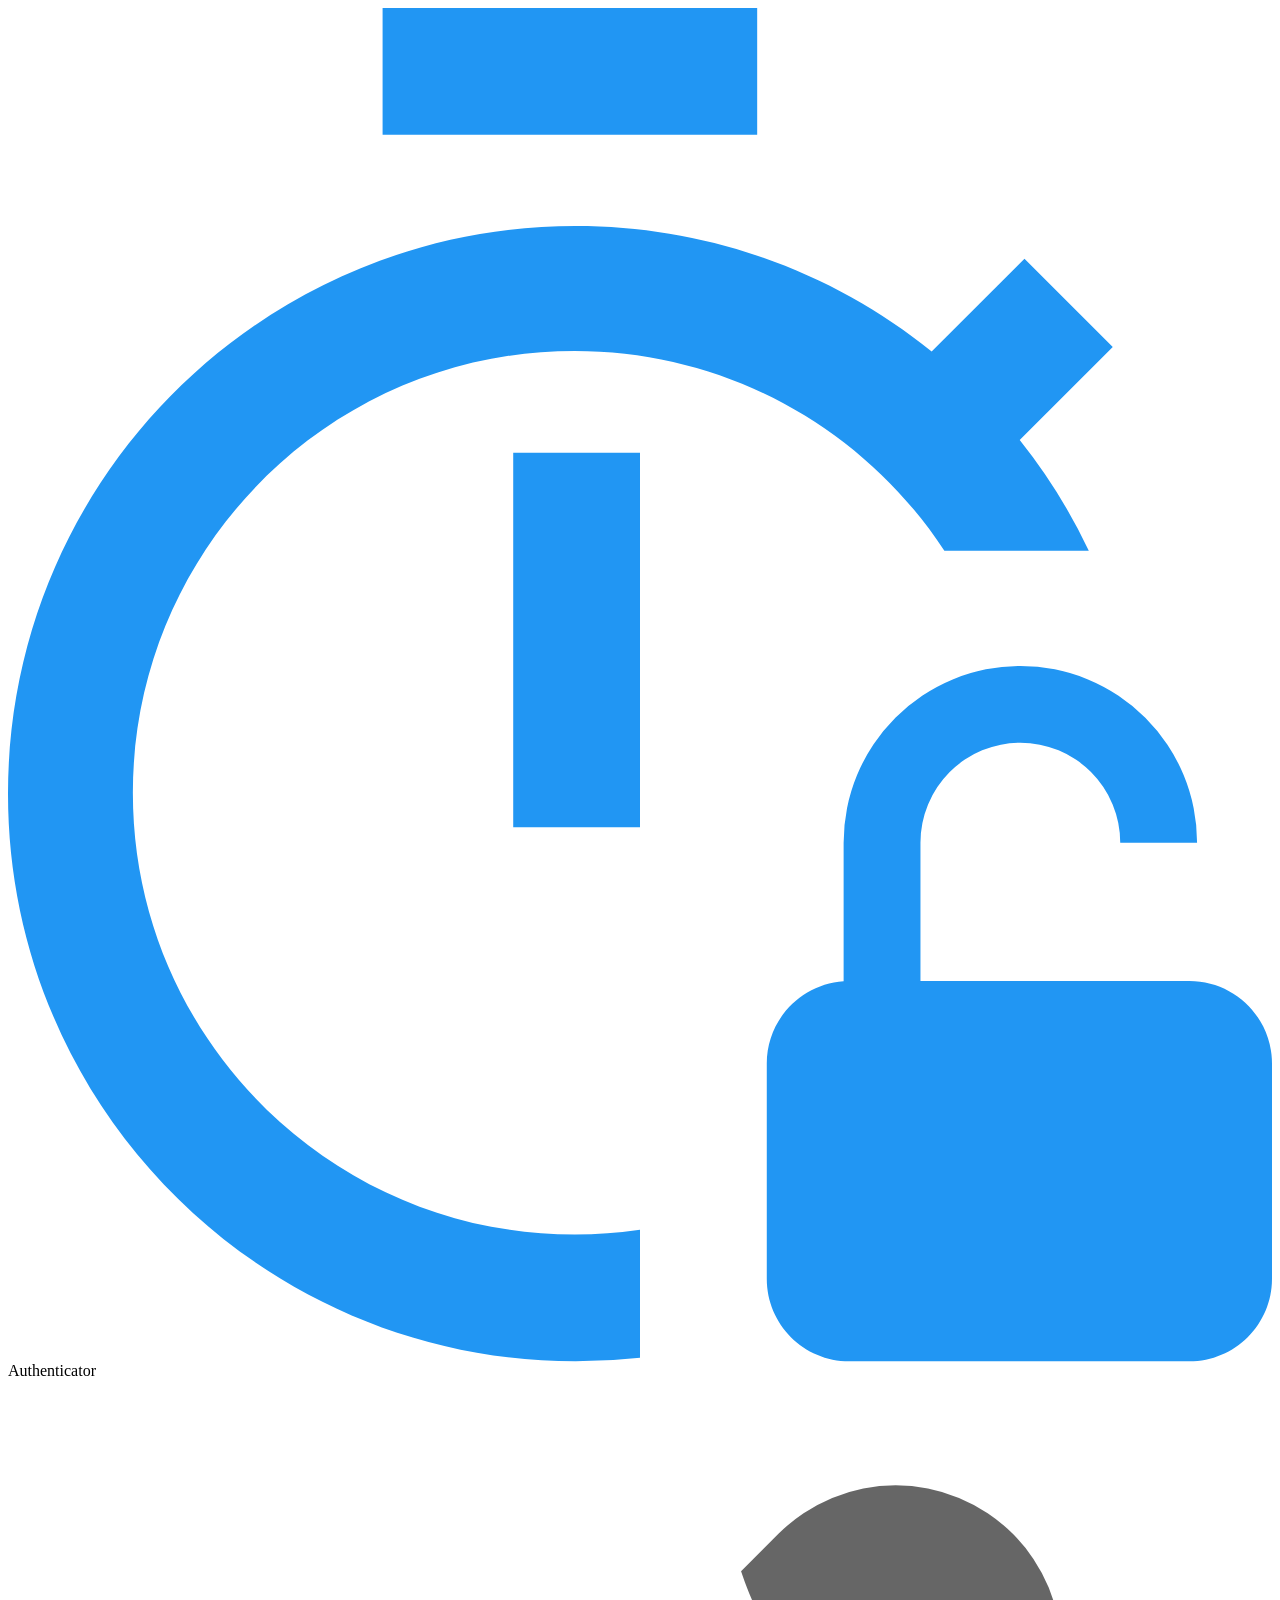
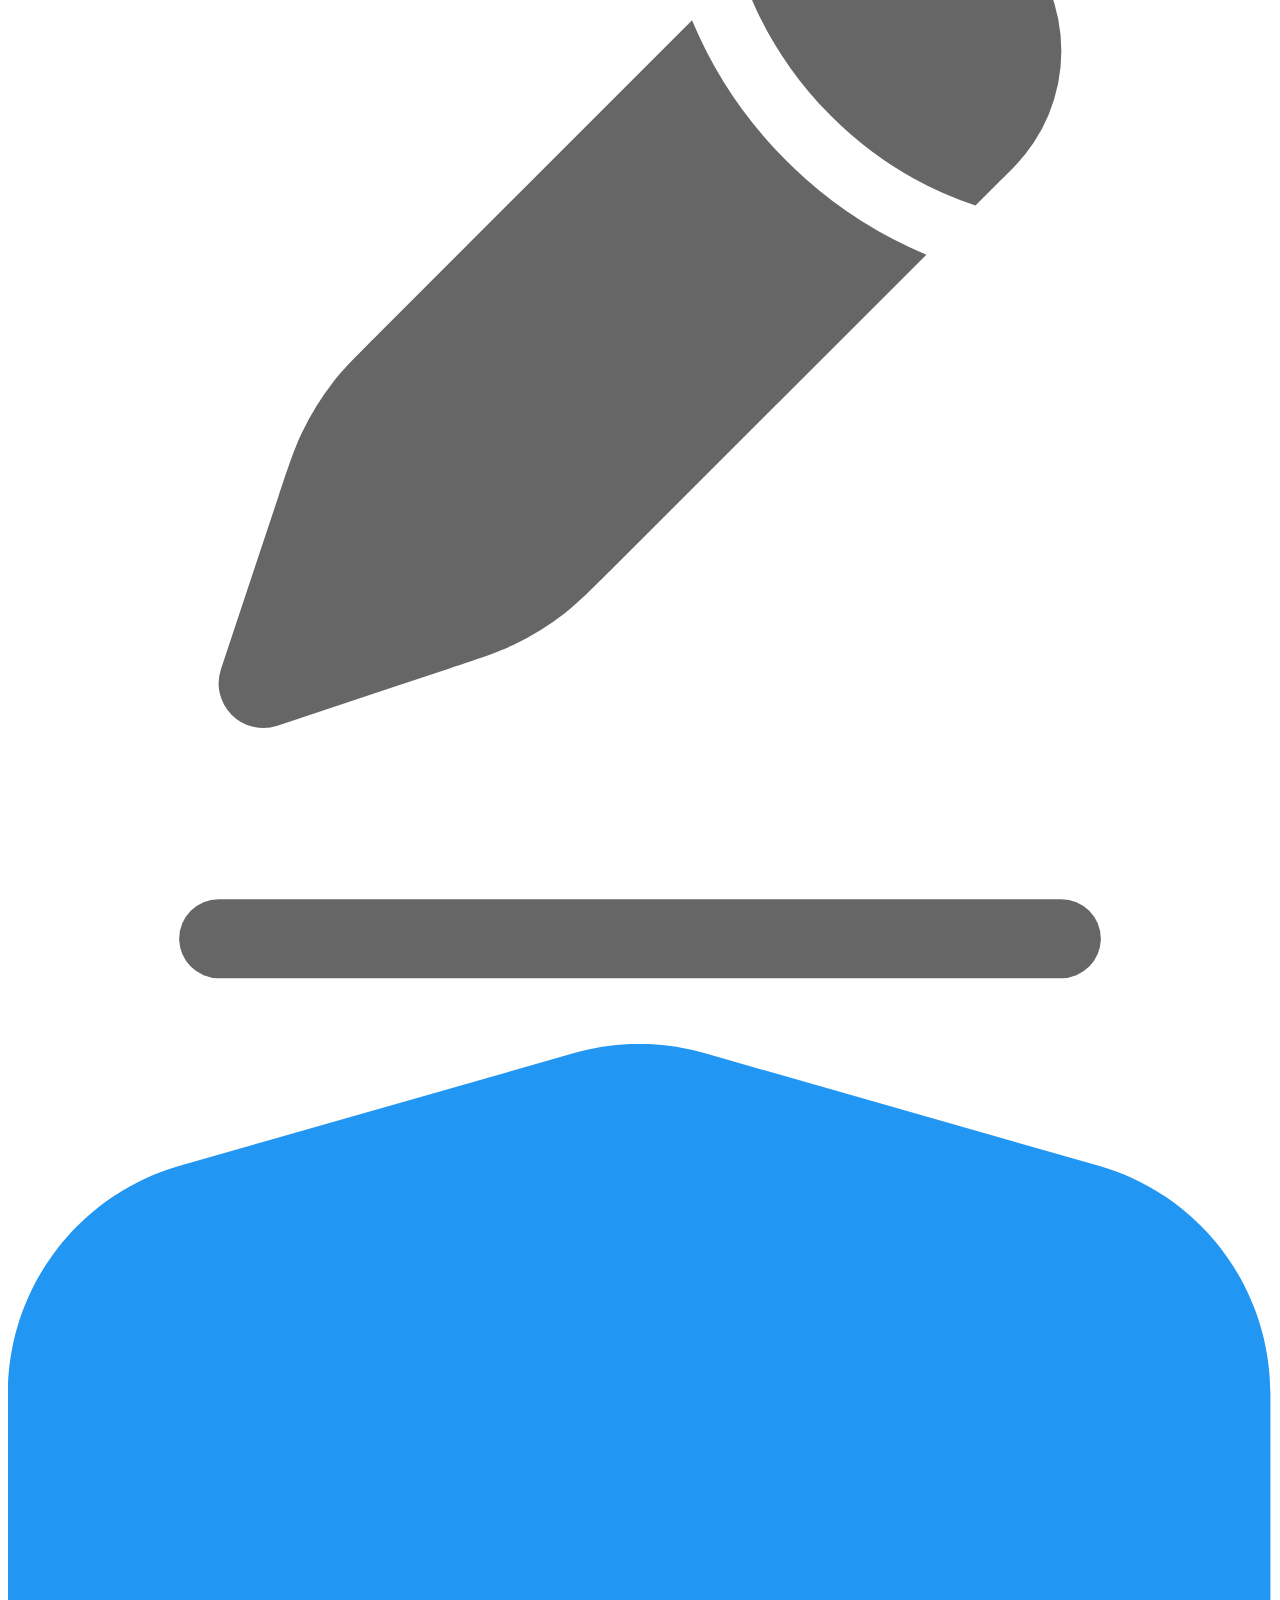
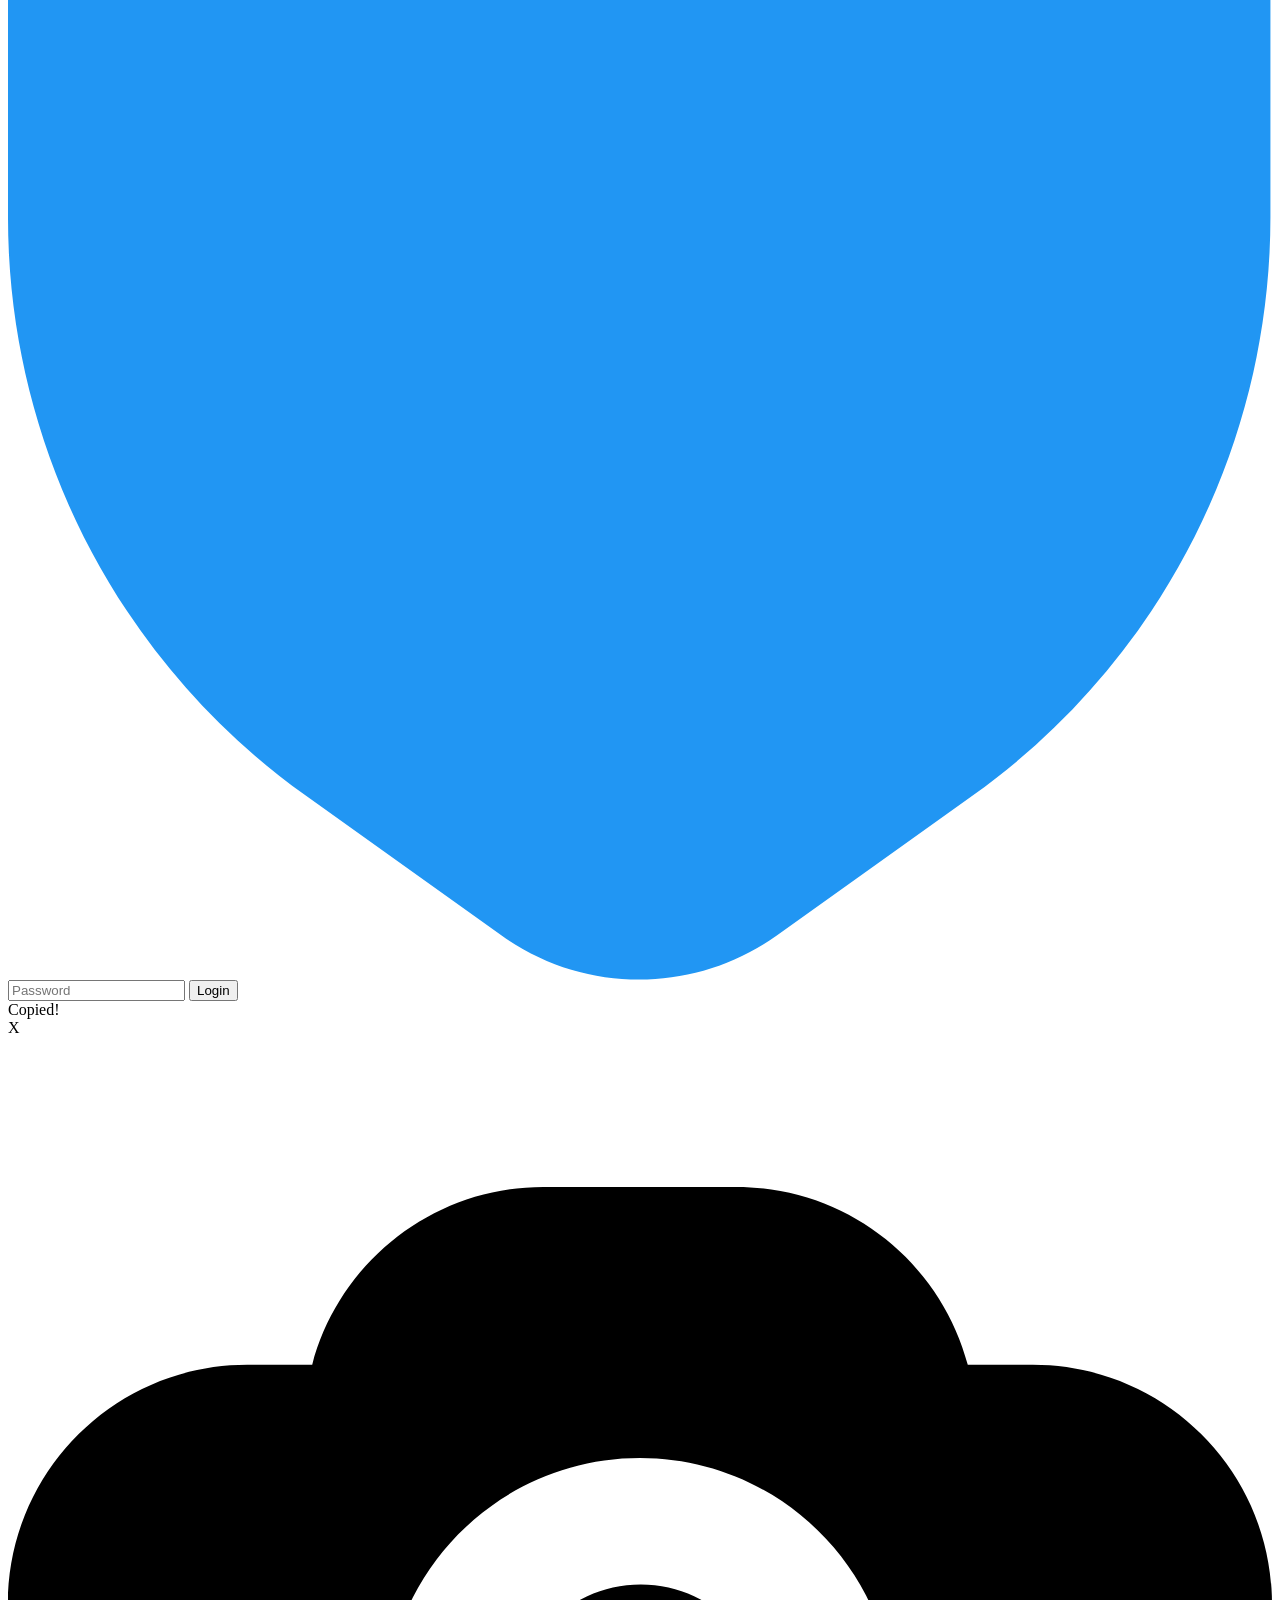
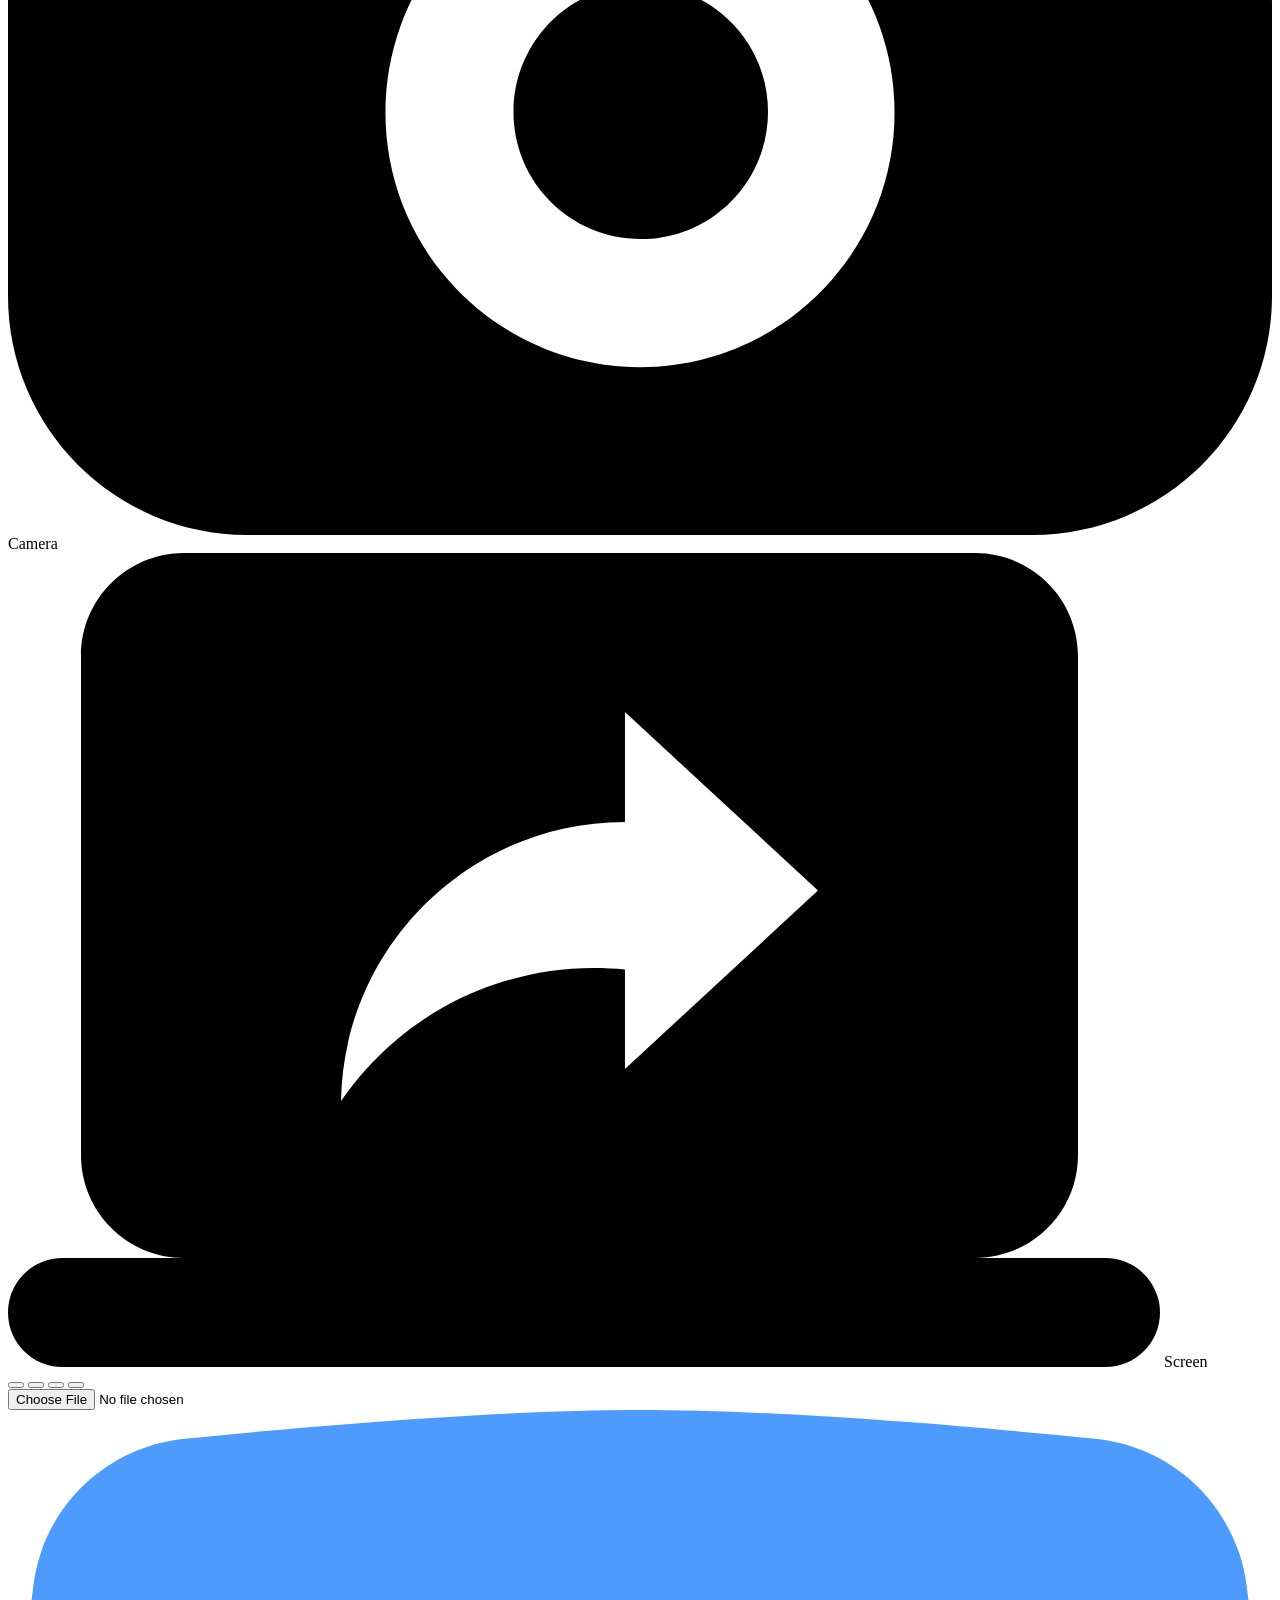
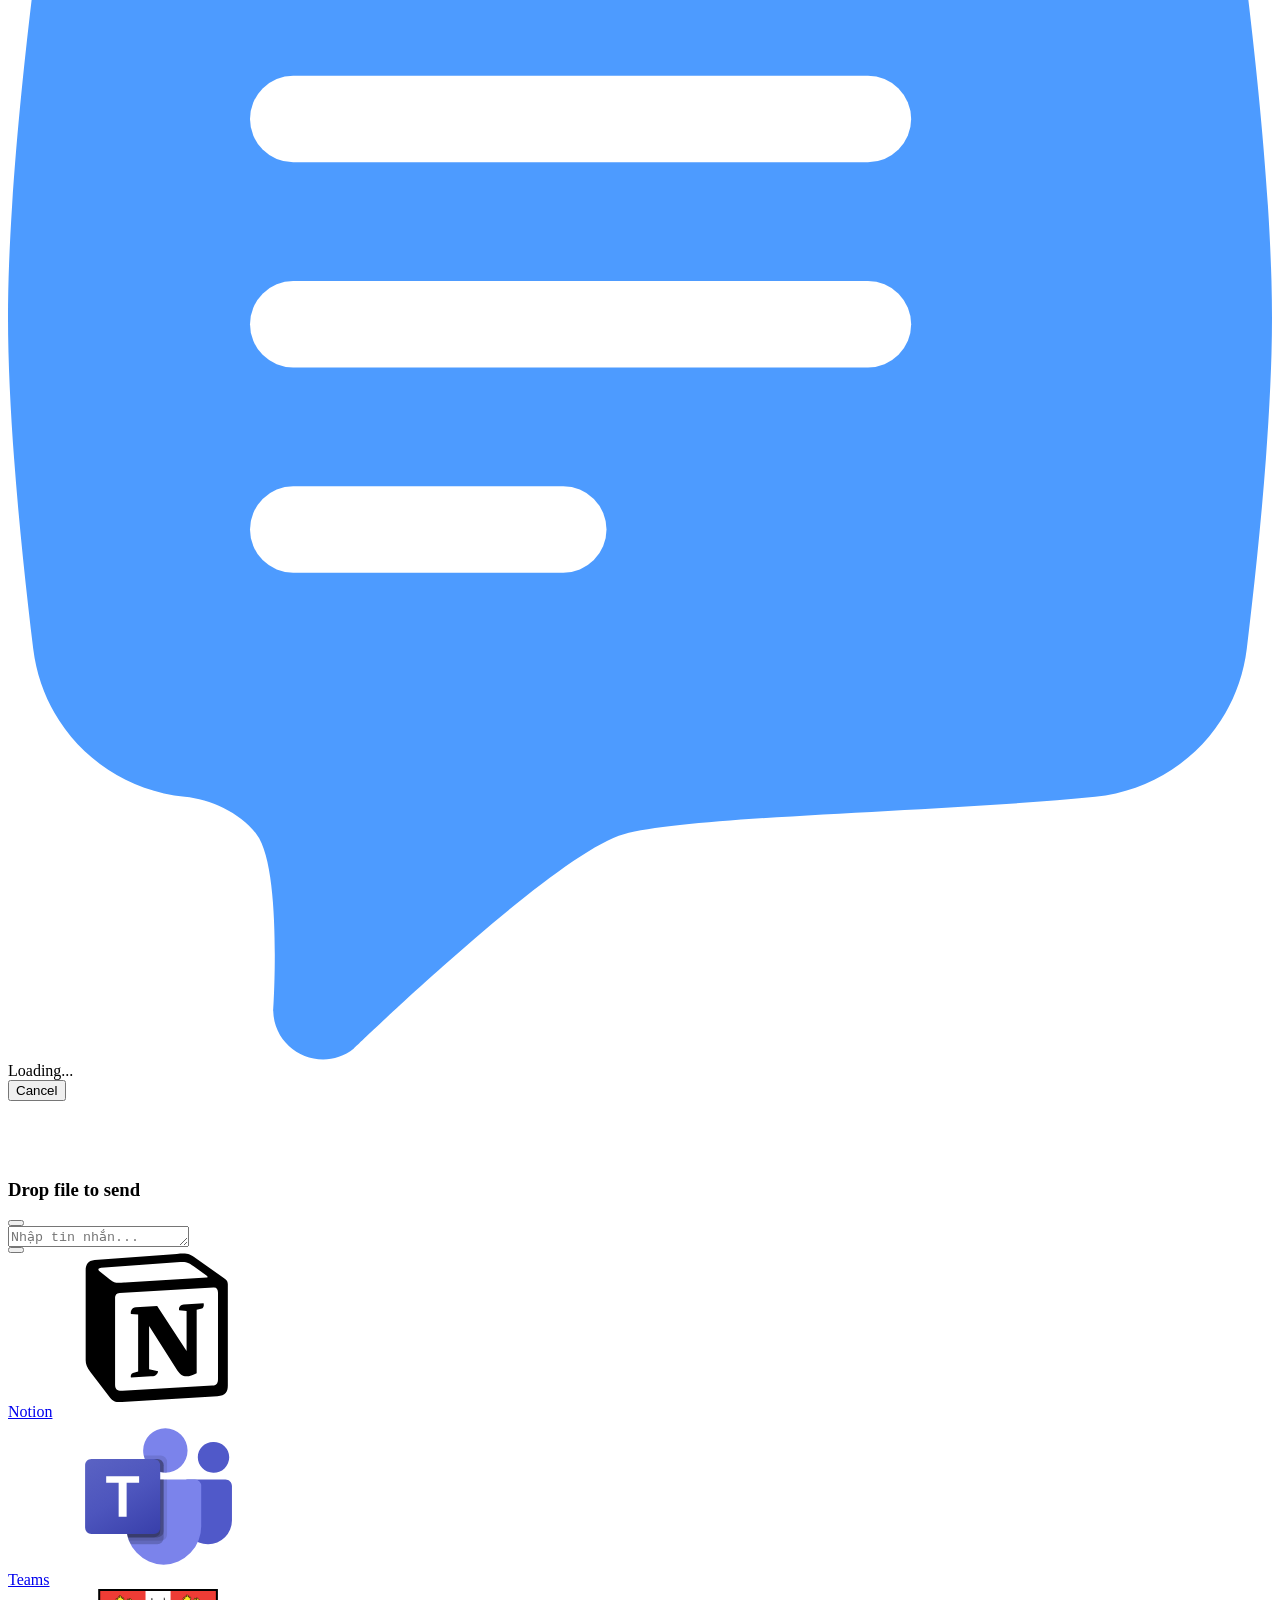
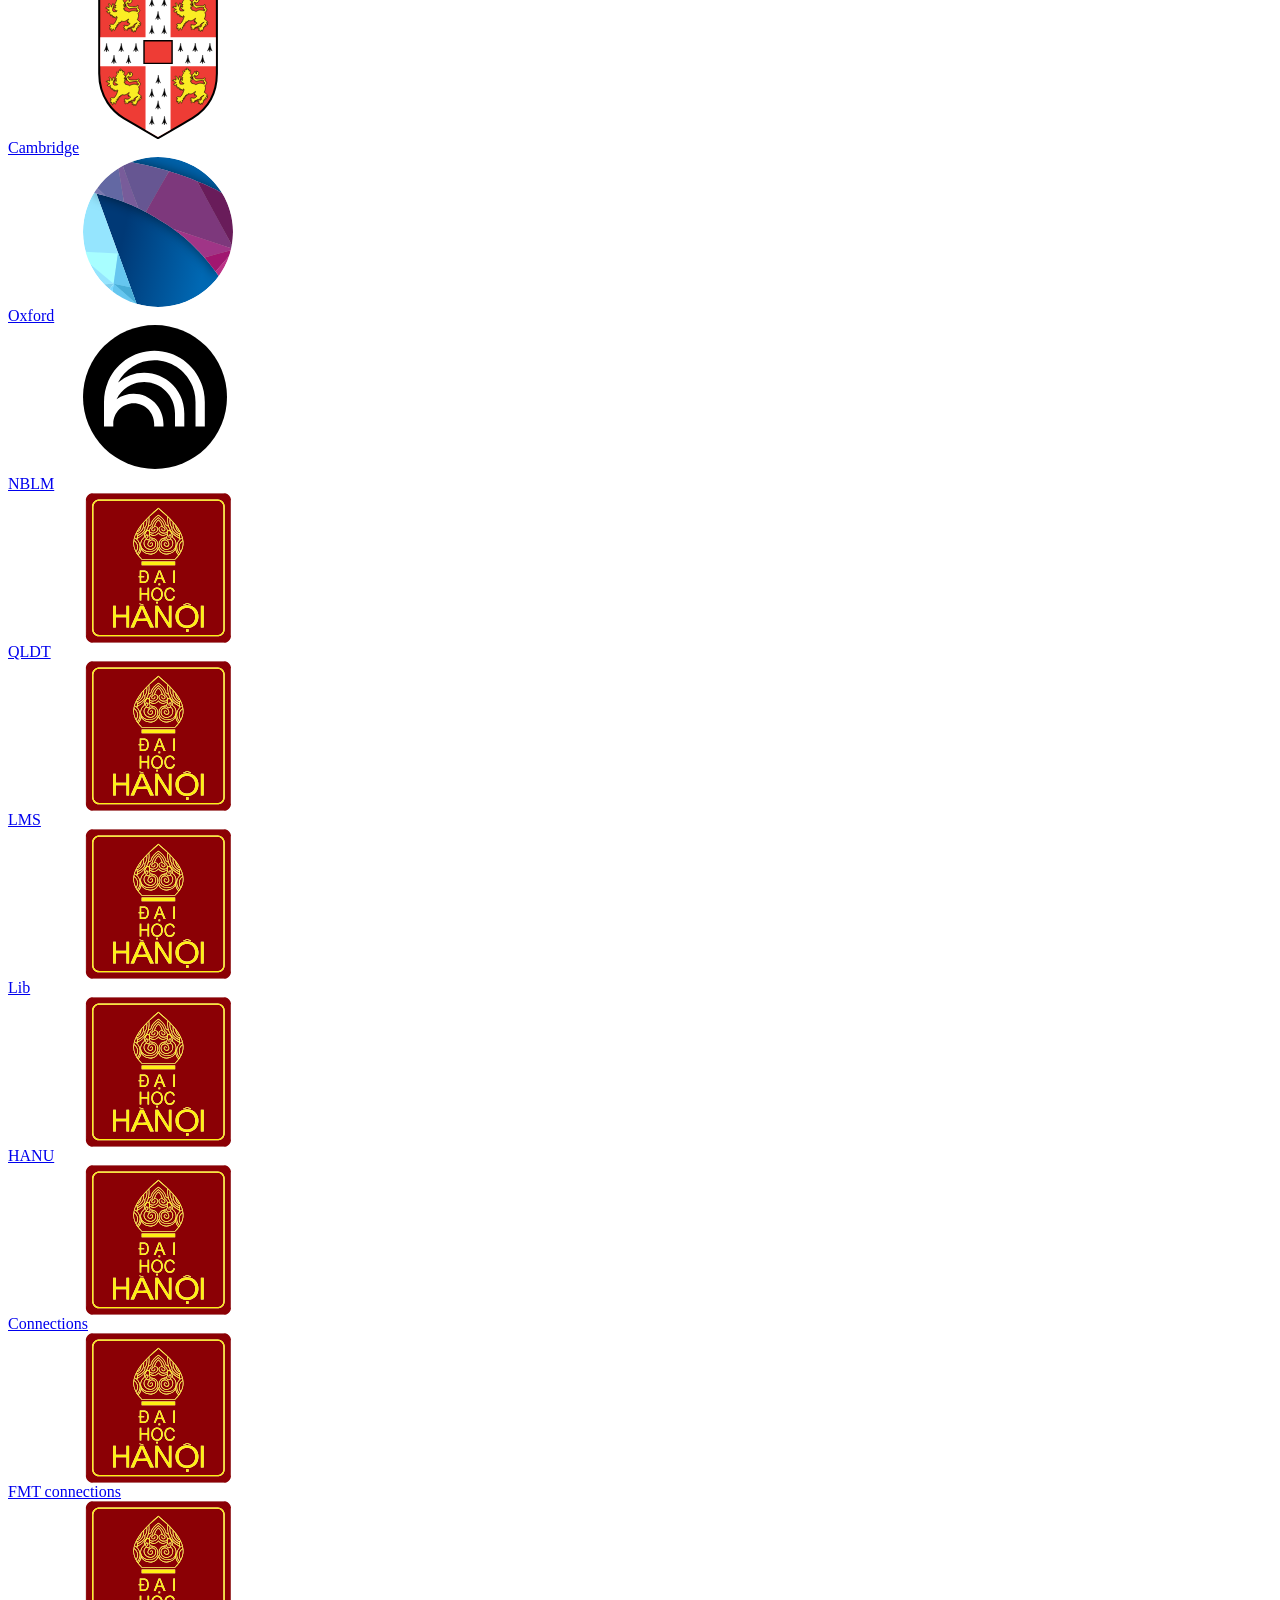
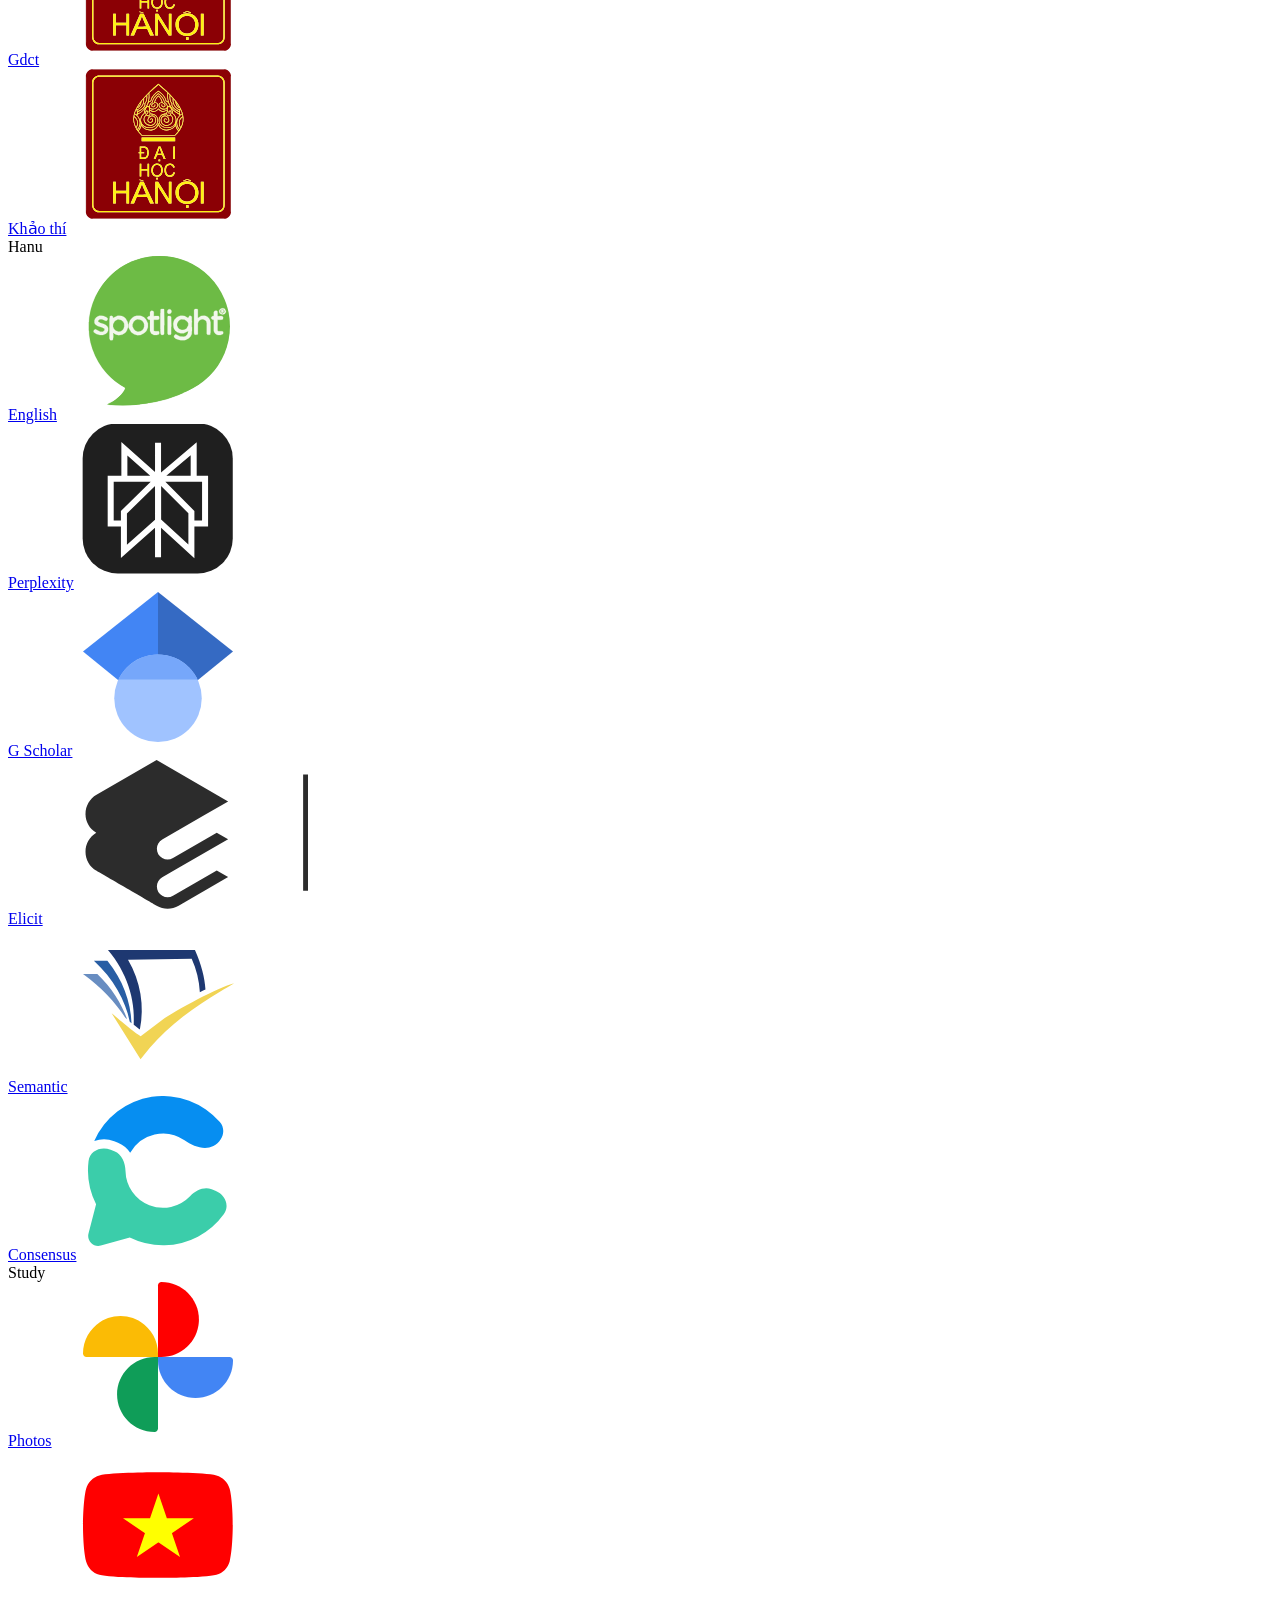
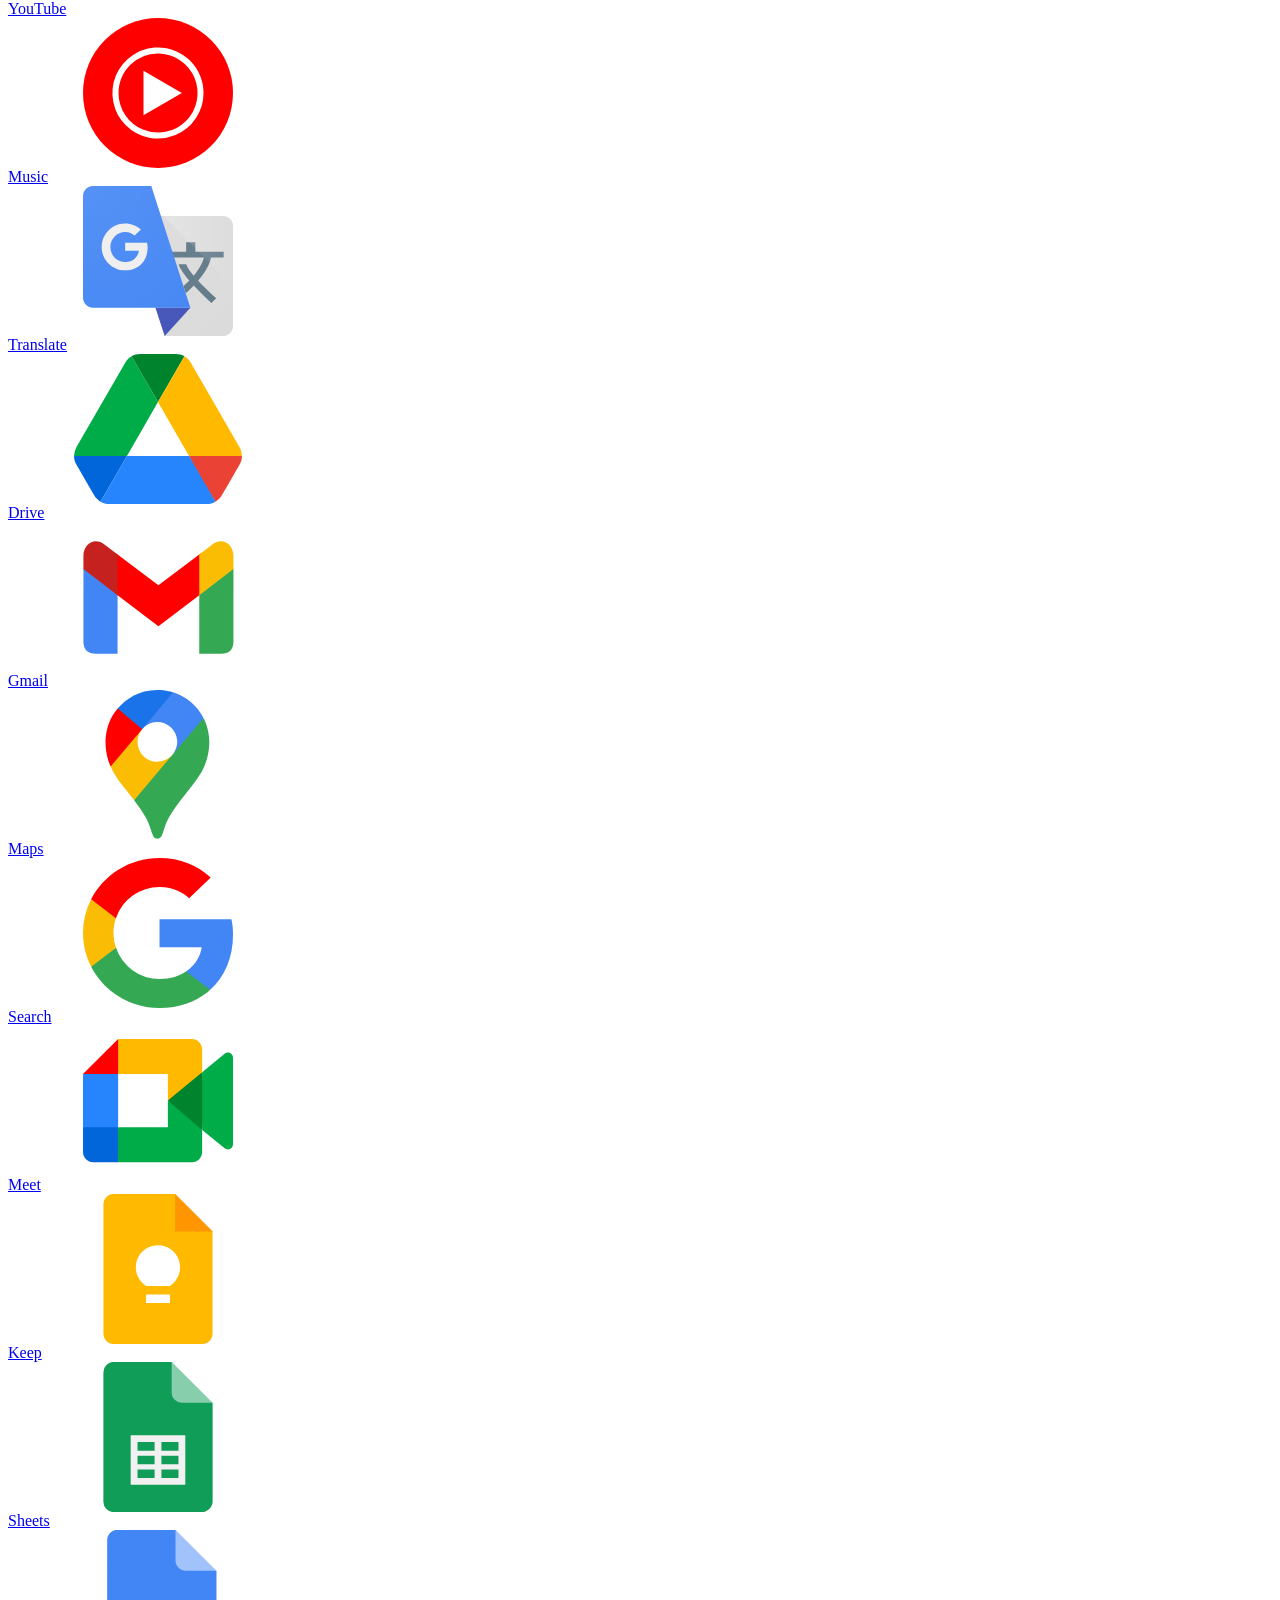
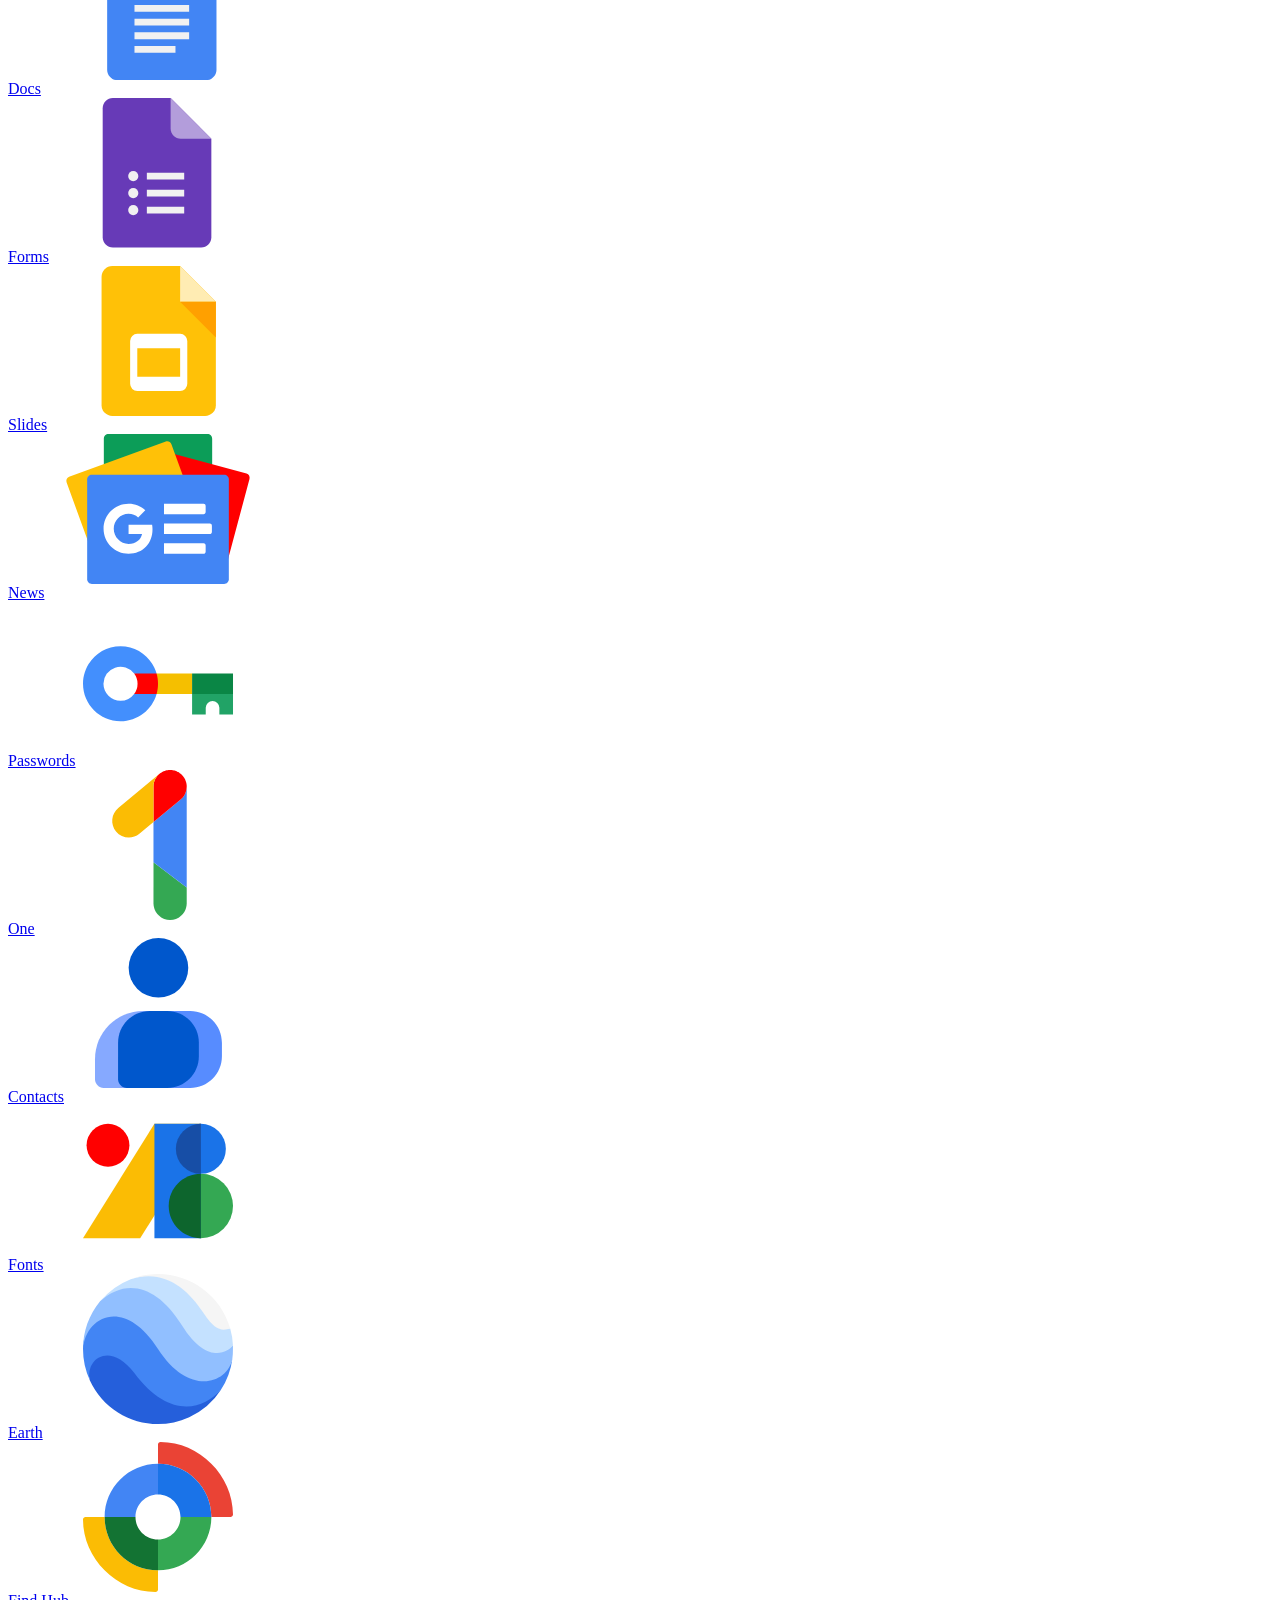
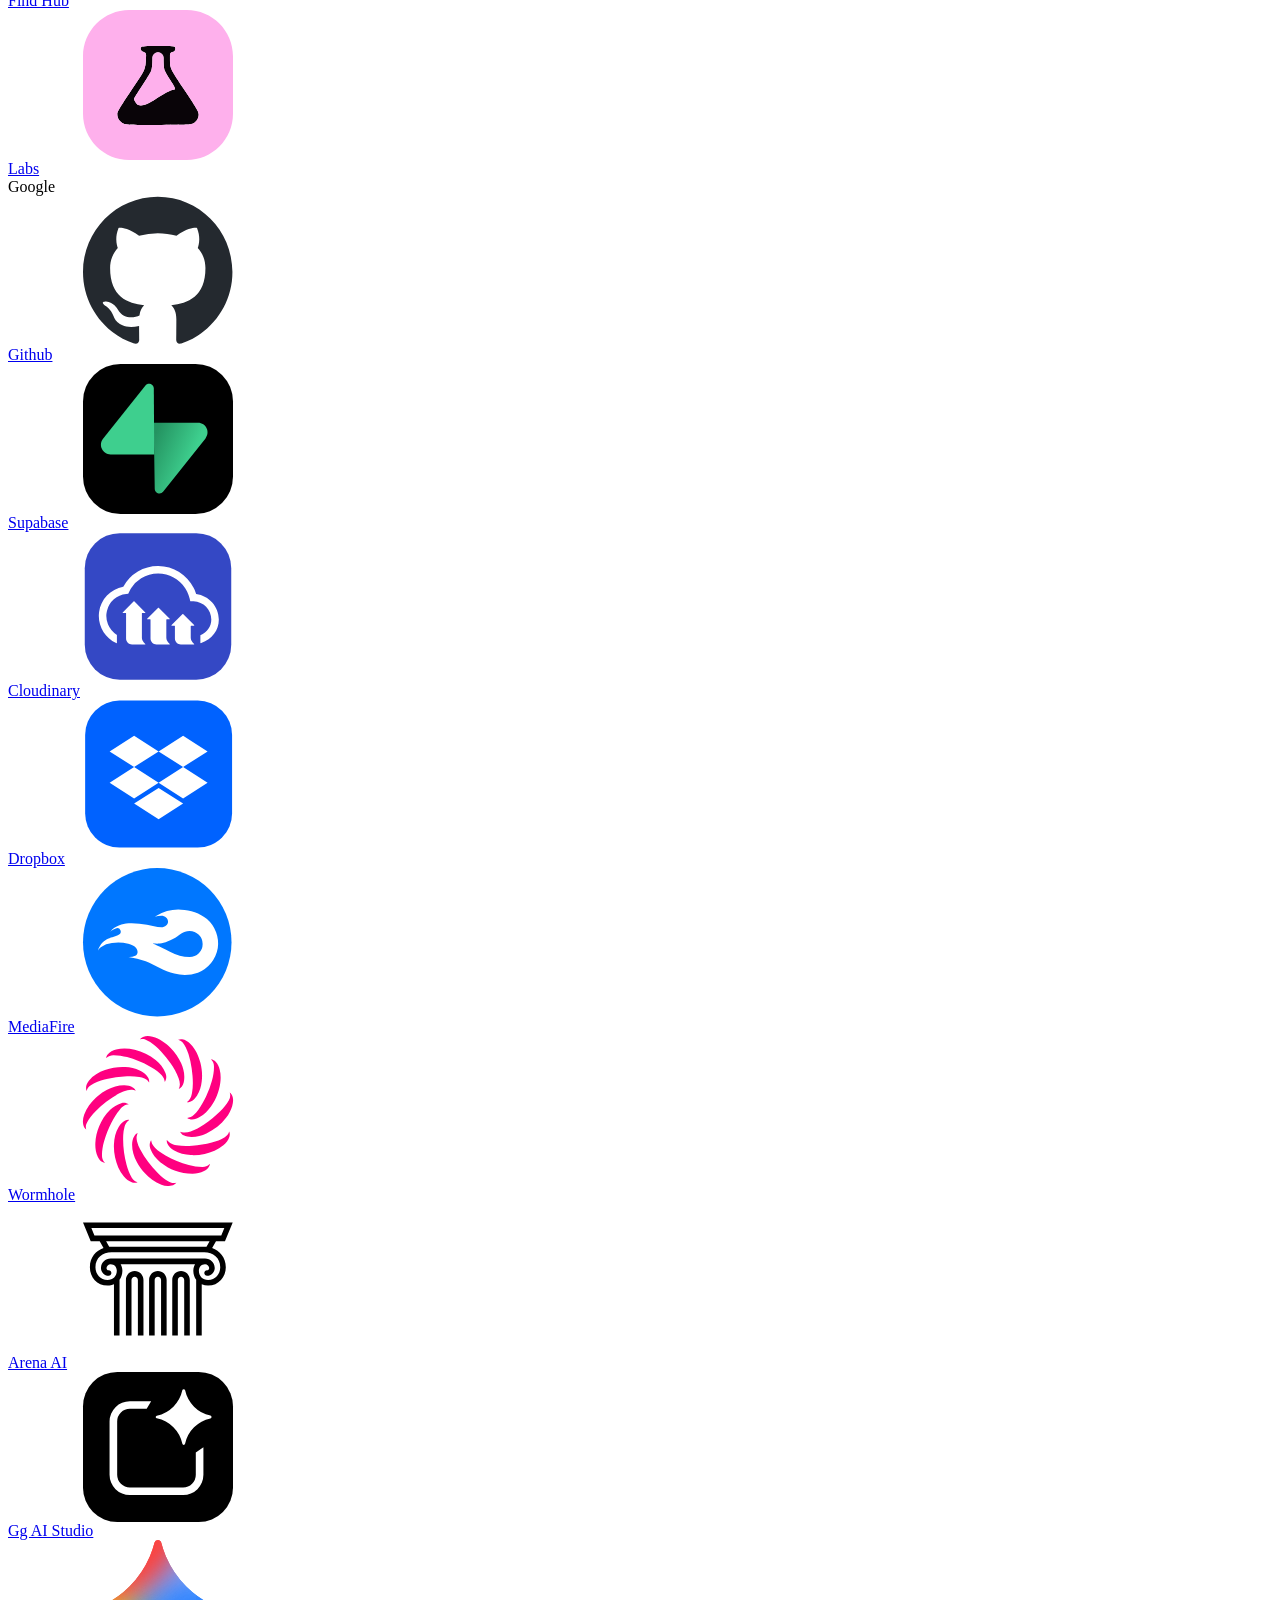
==== index.html @ dc1bff99 "add gg translate" ====
<head>
    <meta charset="UTF-8">
    <meta name="viewport" content="width=device-width, initial-scale=1.0">
    <title>ViệtTiến┇ᴱᴸᴬᴵ</title>
    <link rel="stylesheet" href="container.css">
    <link rel="stylesheet" href="chat.css">
    <link rel="stylesheet" href="2fa.css">
    <script src="https://cdn.jsdelivr.net/npm/@supabase/supabase-js@2"></script>
    <script src="https://cdn.jsdelivr.net/npm/streamsaver@2.0.6/StreamSaver.min.js"></script>
    <script src="https://cdnjs.cloudflare.com/ajax/libs/otpauth/9.1.2/otpauth.umd.min.js"></script>
    <script src="https://cdn.jsdelivr.net/npm/jsqr@1.4.0/dist/jsQR.min.js"></script>
    <script src="https://cdn.jsdelivr.net/npm/marked/marked.min.js"></script>
</head>

<body>

    <div id="background"></div>

    <div id="bookmark-container">

        <div id="two-fa">
            <svg id="two-fa-icon" viewBox="0 0 658 705" fill="#2196f3">
                <path d="M329 231.5v195h-66v-195zM195 0h195v66H195z" />
                <path
                    d="M295.5 113.5c70.176 0 134.637 24.464 185.324 65.326l48.327-48.326 45.962 45.962-48.45 48.449a295.6 295.6 0 0 1 35.968 57.589h-75.185c-41.092-62.635-111.938-104-192.446-104-127.025 0-230 102.975-230 230s102.975 230 230 230a232 232 0 0 0 34-2.497v66.618a299 299 0 0 1-33.5 1.879C132.3 704.5 0 572.2 0 409s132.3-295.5 295.5-295.5" />
                <path
                    d="M527 342.5a92.003 92.003 0 0 1 92 92h-40a52 52 0 0 0-15.23-36.77 52.005 52.005 0 0 0-73.54 0A52 52 0 0 0 475 434.5v72h140c23.748 0 43 19.252 43 43v112c0 23.748-19.252 43-43 43H438c-23.748 0-43-19.252-43-43v-112c0-22.74 17.651-41.354 40-42.895V434.5a92.003 92.003 0 0 1 92-92" />
            </svg>
            <div id="two-fa-content">
                <div class="header" id="header">
                    <span class="title">
                        Authenticator
                    </span>
                    <div class="header-actions" id="edit-btn">
                        <svg onclick="toggleEditMode(event)" fill="rgba(0, 0, 0, 0.6)" viewBox="0 0 24 24">
                            <path
                                d="M3.25 22a.75.75 0 0 1 .75-.75h16a.75.75 0 0 1 0 1.5H4a.75.75 0 0 1-.75-.75m8.27-7.071 5.917-5.917a8.2 8.2 0 0 1-2.661-1.787 8.2 8.2 0 0 1-1.788-2.662L7.07 10.48c-.462.462-.693.692-.891.947a5.2 5.2 0 0 0-.599.969c-.139.291-.242.601-.449 1.22l-1.088 3.267a.848.848 0 0 0 1.073 1.073l3.266-1.088c.62-.207.93-.31 1.221-.45q.518-.246.969-.598c.255-.199.485-.43.947-.891m7.56-7.559a3.146 3.146 0 0 0-4.45-4.449l-.71.71.031.09c.26.749.751 1.732 1.674 2.655A7 7 0 0 0 18.37 8.08z" />
                        </svg>
                    </div>
                </div>

                <div id="loading">
                    <div class="spinner fa-spin" viewBox="0 0 512 512"></div>
                </div>

                <div class="content" id="main-content">
                    <div id="login-view">
                        <div class="login-icon"><svg viewBox="0 0 534 649">
                                <path fill-rule="evenodd" clip-rule="evenodd"
                                    d="M294.14 3.848a100 100 0 0 0-54.947 0L72.528 51.467C29.598 63.732 0 102.97 0 147.619v179.148c0 96.887 46.79 187.807 125.629 244.12l82.914 59.224c34.77 24.836 81.477 24.836 116.247 0l82.913-59.224c78.84-56.313 125.63-147.233 125.63-244.12V147.619c0-44.648-29.596-83.887-72.526-96.152z"
                                    fill="#2196f3" />
                            </svg>
                        </div>
                        <input type="password" id="password-input" class="pass-input" placeholder="Password">
                        <button class="btn" onclick="login()">Login</button>

                        <div id="login-error" class="error-msg"></div>
                    </div>

                    <div id="otp-list"></div>
                </div>

                <div id="toast">Copied!</div>

                <div id="camera-modal">
                    <div class="close-cam" onclick="stopCamera()">X</div>
                    <video id="qr-video"></video>
                </div>

                <div id="scan-menu">
                    <div class="scan-option" onclick="startCamera()">
                        <svg viewBox="0 0 1152 864">
                            <path
                                d="M664 0c101.038 0 186.021 68.737 210.739 162H934c120.4 0 218 97.602 218 218v266c0 120.398-97.6 218-218 218H218C97.602 864 0 766.398 0 646V380c0-120.398 97.602-218 218-218h59.261C301.979 68.737 386.962 0 488 0zm-88 247c-128.13 0-232 103.87-232 232s103.87 232 232 232 232-103.87 232-232-103.87-232-232-232m.663 115.337c64.065 0 116 51.935 116 116s-51.935 116-116 116-116-51.935-116-116 51.935-116 116-116" />
                        </svg>
                        Camera
                    </div>
                    <div class="scan-option" onclick="scanScreen(event)">

                        <svg width="1152" height="814" viewBox="0 0 1152 814" fill="none"
                            xmlns="http://www.w3.org/2000/svg">
                            <path
                                d="M967 0C1023.89 0 1070 46.1147 1070 103V602C1070 658.885 1023.89 705 967 705H1097.5C1127.6 705 1152 729.4 1152 759.5C1152 789.6 1127.6 814 1097.5 814H54.5C24.4005 814 0 789.6 0 759.5C0 729.4 24.4005 705 54.5 705H176C119.115 705 73 658.885 73 602V103C73 46.1147 119.115 0 176 0H967ZM616.955 269C461.78 269 335.673 393.453 333 547.99C388.367 467.657 481.011 415 585.955 415C596.419 415 606.761 415.524 616.955 416.546V516L809.955 337.5L616.955 159V269Z"
                                fill="black" />
                        </svg>
                        Screen
                    </div>
                </div>

                <div class="toolbar" id="toolbar">
                    <button class="tool-btn" onclick="triggerImport()">
                        <svg viewBox="0 0 864 864">
                            <path d="M321 494.982 432.018 606m111-111.018L432 606m0-556v463.982" stroke="#000"
                                stroke-width="100" stroke-linecap="round" />
                            <path
                                d="M228 280c27.614 0 50 22.386 50 50s-22.386 50-50 50h-6c-38.66 0-90 51.34-90 90v204c0 38.66 51.34 90 90 90h420c38.66 0 90-51.34 90-90V470c0-38.66-51.34-90-90-90h-6c-27.614 0-50-22.386-50-50s22.386-50 50-50h6c93.888 0 190 96.112 190 190v204c0 93.888-96.112 190-190 190H222c-93.888 0-190-96.112-190-190V470c0-93.888 96.112-190 190-190z" />
                            <path
                                d="M228 280c27.614 0 50 22.386 50 50s-22.386 50-50 50h-6c-38.66 0-90 51.34-90 90v204c0 38.66 51.34 90 90 90h420c38.66 0 90-51.34 90-90V470c0-38.66-51.34-90-90-90h-6c-27.614 0-50-22.386-50-50s22.386-50 50-50h6c93.888 0 190 96.112 190 190v204c0 93.888-96.112 190-190 190H222c-93.888 0-190-96.112-190-190V470c0-93.888 96.112-190 190-190z"
                                stroke="#000" />
                        </svg>
                    </button>
                    <button class="tool-btn" onclick="exportData()">
                        <svg viewBox="0 0 864 864">
                            <path d="M543.018 161.018 432 50M321 161.018 432.018 50m0 556V142.018" stroke="#000"
                                stroke-width="100" stroke-linecap="round" />
                            <path
                                d="M228 280c27.614 0 50 22.386 50 50s-22.386 50-50 50h-6c-38.66 0-90 51.34-90 90v204c0 38.66 51.34 90 90 90h420c38.66 0 90-51.34 90-90V470c0-38.66-51.34-90-90-90h-6c-27.614 0-50-22.386-50-50s22.386-50 50-50h6c93.888 0 190 96.112 190 190v204c0 93.888-96.112 190-190 190H222c-93.888 0-190-96.112-190-190V470c0-93.888 96.112-190 190-190z" />
                            <path
                                d="M228 280c27.614 0 50 22.386 50 50s-22.386 50-50 50h-6c-38.66 0-90 51.34-90 90v204c0 38.66 51.34 90 90 90h420c38.66 0 90-51.34 90-90V470c0-38.66-51.34-90-90-90h-6c-27.614 0-50-22.386-50-50s22.386-50 50-50h6c93.888 0 190 96.112 190 190v204c0 93.888-96.112 190-190 190H222c-93.888 0-190-96.112-190-190V470c0-93.888 96.112-190 190-190z"
                                stroke="#000" />
                        </svg>
                    </button>
                    <button class="tool-btn" onclick="toggleScanMenu(event)">
                        <svg viewBox="0 0 864 864">
                            <rect x="200" y="200" width="127" height="127" rx="45" />
                            <rect x="537" y="537" width="127" height="127" rx="45" />
                            <rect x="200" y="414" width="250" height="250" rx="70" />
                            <rect x="444" y="200" width="220" height="220" rx="70" />
                            <path
                                d="M100 654c0 60.751 49.249 110 110 110h63.5s50 0 50 50-50 50-50 50H210C94.02 864 0 769.98 0 654v-72s0-50 50-50 50 50 50 50zm764 0c0 115.98-94.02 210-210 210h-80.5s-50 0-50-50 50-50 50-50H654c60.751 0 110-49.249 110-110v-72s0-50 50-50 50 50 50 50zM273.5 100H210c-60.751 0-110 49.249-110 110v72s0 50-50 50-50-50-50-50v-72C0 94.02 94.02 0 210 0h63.5s50 0 50 50-50 50-50 50M654 0c115.98 0 210 94.02 210 210v72s0 50-50 50-50-50-50-50v-72c0-60.751-49.249-110-110-110h-80.5s-50 0-50-50 50-50 50-50z" />
                        </svg>
                    </button>
                    <button class="tool-btn" onclick="logout()">
                        <svg viewBox="0 0 890 856">
                            <path d="M702.982 486.018 814 375M702.982 264 814 375.018M418 375l303.982.018" stroke="#000"
                                stroke-width="100" stroke-linecap="round" />
                            <path
                                d="M177.962 0C90.022 0 0 90.105 0 178.125v393.75c0 51.616 30.957 103.949 74.298 138.408L77 714l153 130.5c5.5 4.5 8.957 6.298 15.5 8.5 7.277 2.449 11.829 2.829 19.5 2.5 10.987-.471 17.514-2.436 27-8 13.456-7.893 24.468-30.125 26.619-34.679.251-.53.381-.821.381-.821v-62h50.038C456.978 750 547 659.895 547 571.875v-5.625c0-25.888-20.968-46.875-46.832-46.875s-46.832 20.987-46.832 46.875v5.625c0 36.244-48.087 84.375-84.298 84.375H319V210c-1-14-2.448-19.275-8-30-4.851-9.37-17-20.5-17-20.5l-75.405-65.75h150.443c36.211 0 84.298 48.131 84.298 84.375v5.625c0 25.888 20.967 46.875 46.832 46.875S547 209.638 547 183.75v-5.625C547 90.105 456.978 0 369.038 0z" />
                        </svg>
                    </button>
                </div>
            </div>

        </div>

        <input type="file" id="file-input" accept=".txt,.json,.csv" onchange="handleFileImport(this)">

        <div id="chat">
            <div id="chat-icon">
                <svg viewBox="0 0 585 579" fill="none" xmlns="http://www.w3.org/2000/svg">
                    <path
                        d="M81.8445 13.2936C45.2224 16.9619 16.1338 45.1453 11.6859 81.6809C6.19246 126.806 0 188.078 0 235C0 281.922 6.19246 343.194 11.6859 388.319C16.1338 424.855 45.2224 453.038 81.8445 456.706C93.6802 457.892 107.19 463.912 115 474C127 489.5 122.741 555.765 122.741 555.765C123.172 574.792 145.208 585.093 160.083 573.22C160.083 573.22 253.5 482.591 285 474C316.5 465.409 432.23 463.811 503.156 456.706C539.778 453.038 568.866 424.855 573.314 388.319C578.807 343.194 585 281.922 585 235C585 188.078 578.807 126.806 573.314 81.6809C568.866 45.1453 539.778 16.9619 503.156 13.2936C445.136 7.48213 357.765 0 292.5 0C227.235 0 139.864 7.48213 81.8445 13.2936Z"
                        fill="#4D9BFF" />
                    <path d="M132 143H398" stroke="white" stroke-width="40" stroke-linecap="round" />
                    <path d="M132 238H398" stroke="white" stroke-width="40" stroke-linecap="round" />
                    <path d="M132 333H257" stroke="white" stroke-width="40" stroke-linecap="round" />
                </svg>
            </div>
            <div id="stars-container">
                <div id="stars"></div>
                <div id="stars2"></div>
                <div id="stars3"></div>
            </div>

            <div class="chat-content-area" id="messageList"></div>

            <div id="toast-container"></div>

            <div id="loading-overlay">
                <div class="spinner"></div>
                <div id="loading-text">Loading...</div>
                <button id="cancel-btn">Cancel</button>
            </div>

            <div id="drag-overlay">
                <div class="drag-content">
                    <svg viewBox="0 0 24 24" width="60" height="60" fill="white">
                        <path
                            d="M19.35 10.04C18.67 6.59 15.64 4 12 4 9.11 4 6.6 5.64 5.35 8.04 2.34 8.36 0 10.91 0 14c0 3.31 2.69 6 6 6h13c2.76 0 5-2.24 5-5 0-2.64-2.05-4.78-4.65-4.96zM14 13v4h-4v-4H7l5-5 5 5h-3z" />
                    </svg>
                    <h3>Drop file to send</h3>
                </div>
            </div>

            <div class="chat-toolbar">
                <button class="btn-icon" onclick="document.getElementById('fileInput').click()">
                    <svg viewBox="15 15 70 70">
                        <rect x="45" y="30" width="10" height="40" rx="4" ry="4" fill="#fff" />
                        <rect x="30" y="45" width="40" height="10" rx="4" ry="4" fill="#fff" />
                    </svg>
                </button>
                <input type="file" id="fileInput" multiple onchange="handleInputFiles(this)" style="display: none;">

                <div class="text-area">
                    <textarea class="text-input" id="textInput" placeholder="Nhập tin nhắn..." rows="1"
                        oninput="autoResize(this)" onkeydown="handleEnter(event)"></textarea>
                </div>

                <button class="btn-icon" onclick="sendText()">
                    <svg id="send" viewBox="5 0 190 190">
                        <path
                            d="M40,40 C35,50 35,50 45,85 Q50,90 80,93 A7,7 0 0 1 80,107 Q50,110 45,115 C35,150 35,150 40,160 Q45,170 60,163 L160,110 Q170,105 170,100 Q170,95 160,90 L60,37 Q45,30 40,40Z"
                            fill="#fff" />
                    </svg>
                </button>
            </div>
        </div>

        <div class="container" id="container-1">
            <div class="bookmark-item">
                <a href="https://www.notion.so/5767aa2c933b4c568aaaa25a6e354110">
                    <div class="bookmark-avatar">
                        <svg>
                            <use href="assets/svg/sprite.svg#notion"></use>
                        </svg>
                    </div>
                    <div class="bookmark-name">Notion</div>
                </a>
            </div>
            <div class="bookmark-item">
                <a href="https://teams.microsoft.com/v2/">
                    <div class="bookmark-avatar">
                        <svg>
                            <use href="assets/svg/sprite.svg#teams"></use>
                        </svg>
                    </div>
                    <div class="bookmark-name">Teams</div>
                </a>
            </div>

            <div class="bookmark-item">
                <a href="https://dictionary.cambridge.org/vi/">
                    <div class="bookmark-avatar">
                        <svg>
                            <use href="assets/svg/sprite.svg#cambridge"></use>
                        </svg>
                    </div>
                    <div class="bookmark-name">Cambridge</div>
                </a>
            </div>
            <div class="bookmark-item">
                <a href="https://www.oxfordlearnersdictionaries.com/">
                    <div class="bookmark-avatar">
                        <svg>
                            <use href="assets/svg/sprite.svg#oxford"></use>
                        </svg>
                    </div>
                    <div class="bookmark-name">Oxford</div>
                </a>
            </div>

            <div class="bookmark-item">
                <a href="https://notebooklm.google.com/">
                    <div class="bookmark-avatar">
                        <svg>
                            <use href="assets/svg/sprite.svg#nblm"></use>
                        </svg>
                    </div>
                    <div class="bookmark-name">NBLM</div>
                </a>
            </div>


            <div class="bookmark-item">
                <div id="hanu-bookmark">
                    <div id="folder">
                        <div class="hanu-folder-window">
                            <div class="folder-grid">
                                <div class="bookmark-item">
                                    <a href="https://qldt.hanu.edu.vn/#/home">
                                        <div class="bookmark-avatar">
                                            <svg>
                                                <use href="assets/svg/sprite.svg#hanu"></use>
                                            </svg>
                                        </div>
                                        <div class="bookmark-name">QLDT</div>
                                    </a>
                                </div>
                                <div class="bookmark-item">
                                    <a href="https://lms.hanu.edu.vn/">
                                        <div class="bookmark-avatar">
                                            <svg>
                                                <use href="assets/svg/sprite.svg#hanu"></use>
                                            </svg>
                                        </div>
                                        <div class="bookmark-name">LMS</div>
                                    </a>
                                </div>
                                <div class="bookmark-item">
                                    <a href="http://lib.hanu.vn/UserLogin.aspx">
                                        <div class="bookmark-avatar">
                                            <svg>
                                                <use href="assets/svg/sprite.svg#hanu"></use>
                                            </svg>
                                        </div>
                                        <div class="bookmark-name">Lib</div>
                                    </a>
                                </div>
                                <div class="bookmark-item">
                                    <a href="https://www.hanu.vn/">
                                        <div class="bookmark-avatar">
                                            <svg>
                                                <use href="assets/svg/sprite.svg#hanu"></use>
                                            </svg>
                                        </div>
                                        <div class="bookmark-name">HANU</div>
                                    </a>
                                </div>
                                <div class="bookmark-item">
                                    <a href="https://connections.hanu.vn/">
                                        <div class="bookmark-avatar">
                                            <svg>
                                                <use href="assets/svg/sprite.svg#hanu"></use>
                                            </svg>
                                        </div>
                                        <div class="bookmark-name">Connections</div>
                                    </a>
                                </div>
                                <div class="bookmark-item">
                                    <a href="https://connections.fmt.hanu.vn/">
                                        <div class="bookmark-avatar">
                                            <svg>
                                                <use href="assets/svg/sprite.svg#hanu"></use>
                                            </svg>
                                        </div>
                                        <div class="bookmark-name">FMT connections</div>
                                    </a>
                                </div>
                                <div class="bookmark-item">
                                    <a href="https://gdct.hanu.edu.vn/">
                                        <div class="bookmark-avatar">
                                            <svg>
                                                <use href="assets/svg/sprite.svg#hanu"></use>
                                            </svg>
                                        </div>
                                        <div class="bookmark-name">Gdct</div>
                                    </a>
                                </div>
                                <div class="bookmark-item">
                                    <a href="https://tec.hanu.vn/">
                                        <div class="bookmark-avatar">
                                            <svg>
                                                <use href="assets/svg/sprite.svg#hanu"></use>
                                            </svg>
                                        </div>
                                        <div class="bookmark-name">Khảo thí</div>
                                    </a>
                                </div>
                            </div>
                        </div>
                    </div>
                    <div class="folder-name">Hanu</div>
                </div>
            </div>

            <div class="bookmark-item">
                <div id="study-bookmark">
                    <div id="folder">
                        <div class="study-folder-window">
                            <div class="folder-grid">
                                <div class="bookmark-item">
                                    <a href="https://spotlightenglish.com/">
                                        <div class="bookmark-avatar">
                                            <svg>
                                                <use href="assets/svg/sprite.svg#spotlight"></use>
                                            </svg>
                                        </div>
                                        <div class="bookmark-name">English</div>
                                    </a>
                                </div>
                                <div class="bookmark-item">
                                    <a href="https://www.perplexity.ai/">
                                        <div class="bookmark-avatar">
                                            <svg>
                                                <use href="assets/svg/sprite.svg#perplexity"></use>
                                            </svg>
                                        </div>
                                        <div class="bookmark-name">Perplexity</div>
                                    </a>
                                </div>

                                <div class="bookmark-item">
                                    <a href="https://scholar.google.com/">
                                        <div class="bookmark-avatar">
                                            <svg>
                                                <use href="assets/svg/sprite.svg#gscholar"></use>
                                            </svg>
                                        </div>
                                        <div class="bookmark-name">G Scholar</div>
                                    </a>
                                </div>
                                <div class="bookmark-item">
                                    <a href="https://elicit.com/">
                                        <div class="bookmark-avatar">
                                            <svg>
                                                <use href="assets/svg/sprite.svg#elicit"></use>
                                            </svg>
                                        </div>
                                        <div class="bookmark-name">Elicit</div>
                                    </a>
                                </div>
                                <div class="bookmark-item">
                                    <a href="https://www.semanticscholar.org/">
                                        <div class="bookmark-avatar">
                                            <svg>
                                                <use href="assets/svg/sprite.svg#semantic"></use>
                                            </svg>
                                        </div>
                                        <div class="bookmark-name">Semantic</div>
                                    </a>
                                </div>
                                <div class="bookmark-item">
                                    <a href="https://consensus.app/search/">
                                        <div class="bookmark-avatar">
                                            <svg>
                                                <use href="assets/svg/sprite.svg#consensus"></use>
                                            </svg>
                                        </div>
                                        <div class="bookmark-name">Consensus</div>
                                    </a>
                                </div>
                            </div>
                        </div>
                    </div>
                    <div class="folder-name">Study</div>
                </div>
            </div>
        </div>

        <div class="container" id="container-2">
            <div class="bookmark-item">
                <div id="google-bookmark">
                    <div id="folder">
                        <div class="google-folder-window">
                            <div class="folder-grid">
                                <div class="bookmark-item">
                                    <a href="https://photos.google.com/">
                                        <div class="bookmark-avatar">
                                            <svg>
                                                <use href="assets/svg/sprite.svg#photos"></use>
                                            </svg>
                                        </div>
                                        <div class="bookmark-name">Photos</div>
                                    </a>
                                </div>
                                <div class="bookmark-item">
                                    <a href="https://www.youtube.com/">
                                        <div class="bookmark-avatar">
                                            <svg>
                                                <use href="assets/svg/sprite.svg#youtube"></use>
                                            </svg>
                                        </div>
                                        <div class="bookmark-name">YouTube</div>
                                    </a>
                                </div>
                                <div class="bookmark-item">
                                    <a href="https://music.youtube.com/">
                                        <div class="bookmark-avatar">
                                            <svg>
                                                <use href="assets/svg/sprite.svg#music"></use>
                                            </svg>
                                        </div>
                                        <div class="bookmark-name">Music</div>
                                    </a>
                                </div>
                                <div class="bookmark-item">
                                    <a href="https://translate.google.com.vn/">
                                        <div class="bookmark-avatar">
                                            <svg>
                                                <use href="assets/svg/sprite.svg#ggdich"></use>
                                            </svg>
                                        </div>
                                        <div class="bookmark-name">Translate</div>
                                    </a>
                                </div>
                                <div class="bookmark-item">
                                    <a href="https://drive.google.com/">
                                        <div class="bookmark-avatar">
                                            <svg>
                                                <use href="assets/svg/sprite.svg#drive"></use>
                                            </svg>
                                        </div>
                                        <div class="bookmark-name">Drive</div>
                                    </a>
                                </div>
                                <div class="bookmark-item">
                                    <a href="https://mail.google.com/">
                                        <div class="bookmark-avatar">
                                            <svg>
                                                <use href="assets/svg/sprite.svg#gmail"></use>
                                            </svg>
                                        </div>
                                        <div class="bookmark-name">Gmail</div>
                                    </a>
                                </div>
                                <div class="bookmark-item">
                                    <a href="https://www.google.com/maps">
                                        <div class="bookmark-avatar">
                                            <svg>
                                                <use href="assets/svg/sprite.svg#maps"></use>
                                            </svg>
                                        </div>
                                        <div class="bookmark-name">Maps</div>
                                    </a>
                                </div>
                                <div class="bookmark-item">
                                    <a href="https://www.google.com/search">
                                        <div class="bookmark-avatar">
                                            <svg>
                                                <use href="assets/svg/sprite.svg#google"></use>
                                            </svg>
                                        </div>
                                        <div class="bookmark-name">Search</div>
                                    </a>
                                </div>
                                <div class="bookmark-item">
                                    <a href="https://meet.google.com/">
                                        <div class="bookmark-avatar">
                                            <svg>
                                                <use href="assets/svg/sprite.svg#meet"></use>
                                            </svg>
                                        </div>
                                        <div class="bookmark-name">Meet</div>
                                    </a>
                                </div>
                                <div class="bookmark-item">
                                    <a href="https://keep.google.com/">
                                        <div class="bookmark-avatar">
                                            <svg>
                                                <use href="assets/svg/sprite.svg#keep"></use>
                                            </svg>
                                        </div>
                                        <div class="bookmark-name">Keep</div>
                                    </a>
                                </div>
                                <div class="bookmark-item">
                                    <a href="https://sheets.google.com/">
                                        <div class="bookmark-avatar">
                                            <svg>
                                                <use href="assets/svg/sprite.svg#sheets"></use>
                                            </svg>
                                        </div>
                                        <div class="bookmark-name">Sheets</div>
                                    </a>
                                </div>
                                <div class="bookmark-item">
                                    <a href="https://docs.google.com/">
                                        <div class="bookmark-avatar">
                                            <svg>
                                                <use href="assets/svg/sprite.svg#docs"></use>
                                            </svg>
                                        </div>
                                        <div class="bookmark-name">Docs</div>
                                    </a>
                                </div>
                                <div class="bookmark-item">
                                    <a href="https://forms.google.com/">
                                        <div class="bookmark-avatar">
                                            <svg>
                                                <use href="assets/svg/sprite.svg#forms"></use>
                                            </svg>
                                        </div>
                                        <div class="bookmark-name">Forms</div>
                                    </a>
                                </div>
                                <div class="bookmark-item">
                                    <a href="https://slides.google.com/">
                                        <div class="bookmark-avatar">
                                            <svg>
                                                <use href="assets/svg/sprite.svg#slides"></use>
                                            </svg>
                                        </div>
                                        <div class="bookmark-name">Slides</div>
                                    </a>
                                </div>
                                <div class="bookmark-item">
                                    <a href="https://news.google.com/">
                                        <div class="bookmark-avatar">
                                            <svg>
                                                <use href="assets/svg/sprite.svg#news"></use>
                                            </svg>
                                        </div>
                                        <div class="bookmark-name">News</div>
                                    </a>
                                </div>
                                <div class="bookmark-item">
                                    <a href="https://passwords.google.com/?utm_source=OGB&utm_medium=AL">
                                        <div class="bookmark-avatar">
                                            <svg>
                                                <use href="assets/svg/sprite.svg#passwords"></use>
                                            </svg>
                                        </div>
                                        <div class="bookmark-name">Passwords</div>
                                    </a>
                                </div>
                                <div class="bookmark-item">
                                    <a href="https://one.google.com/">
                                        <div class="bookmark-avatar">
                                            <svg>
                                                <use href="assets/svg/sprite.svg#one"></use>
                                            </svg>
                                        </div>
                                        <div class="bookmark-name">One</div>
                                    </a>
                                </div>
                                <div class="bookmark-item">
                                    <a href="https://contacts.google.com/">
                                        <div class="bookmark-avatar">
                                            <svg>
                                                <use href="assets/svg/sprite.svg#contacts"></use>
                                            </svg>
                                        </div>
                                        <div class="bookmark-name">Contacts</div>
                                    </a>
                                </div>
                                <div class="bookmark-item">
                                    <a href="https://fonts.google.com/">
                                        <div class="bookmark-avatar">
                                            <svg>
                                                <use href="assets/svg/sprite.svg#ggfonts"></use>
                                            </svg>
                                        </div>
                                        <div class="bookmark-name">Fonts</div>
                                    </a>
                                </div>
                                <div class="bookmark-item">
                                    <a
                                        href="https://earth.google.com/web/@17.06722425,107.47224293,799.92873341a,14790831.7545104d,35y,0h,0t,0r/data=CgRCAggBOgMKATBCAggASg0I____________ARAA?authuser=0">
                                        <div class="bookmark-avatar">
                                            <svg>
                                                <use href="assets/svg/sprite.svg#earth"></use>
                                            </svg>
                                        </div>
                                        <div class="bookmark-name">Earth</div>
                                    </a>
                                </div>
                                <div class="bookmark-item">
                                    <a href="https://www.google.com/android/find/">
                                        <div class="bookmark-avatar">
                                            <svg>
                                                <use href="assets/svg/sprite.svg#findhub"></use>
                                            </svg>
                                        </div>
                                        <div class="bookmark-name">Find Hub</div>
                                    </a>
                                </div>
                                <div class="bookmark-item">
                                    <a href="https://labs.google/experiments">
                                        <div class="bookmark-avatar">
                                            <svg>
                                                <use href="assets/svg/sprite.svg#labs"></use>
                                            </svg>
                                        </div>
                                        <div class="bookmark-name">Labs</div>
                                    </a>
                                </div>
                            </div>
                        </div>
                    </div>
                    <div class="folder-name">Google</div>
                </div>
            </div>
            <div class="bookmark-item">
                <a href="https://github.com/Viettienelai?tab=repositories">
                    <div class="bookmark-avatar">
                        <svg>
                            <use href="assets/svg/sprite.svg#github"></use>
                        </svg>
                    </div>
                    <div class="bookmark-name">Github</div>
                </a>
            </div>

            <div class="bookmark-item">
                <a href="https://supabase.com/dashboard/organizations">
                    <div class="bookmark-avatar">
                        <svg>
                            <use href="assets/svg/sprite.svg#supabase"></use>
                        </svg>
                    </div>
                    <div class="bookmark-name">Supabase</div>
                </a>
            </div>
            <div class="bookmark-item">
                <a
                    href="https://console.cloudinary.com/app/c-2fad30d521b2726ef4c801285eb583/assets/media_library/search?q=&view_mode=mosaic">
                    <div class="bookmark-avatar">
                        <svg>
                            <use href="assets/svg/sprite.svg#cloudinary"></use>
                        </svg>
                    </div>
                    <div class="bookmark-name">Cloudinary</div>
                </a>
            </div>

            <div class="bookmark-item">
                <a href="https://www.dropbox.com/home/">
                    <div class="bookmark-avatar">
                        <svg>
                            <use href="assets/svg/sprite.svg#dropbox"></use>
                        </svg>
                    </div>
                    <div class="bookmark-name">Dropbox</div>
                </a>
            </div>

            <div class="bookmark-item">
                <a href="https://app.mediafire.com/myfiles">
                    <div class="bookmark-avatar">
                        <svg>
                            <use href="assets/svg/sprite.svg#mediafire"></use>
                        </svg>
                    </div>
                    <div class="bookmark-name">MediaFire</div>
                </a>
            </div>

            <div class="bookmark-item">
                <a href="https://wormhole.app/">
                    <div class="bookmark-avatar">
                        <svg>
                            <use href="assets/svg/sprite.svg#wormhole"></use>
                        </svg>
                    </div>
                    <div class="bookmark-name">Wormhole</div>
                </a>
            </div>

        </div>

        <div class="container" id="container-3">
            <div class="bookmark-item">
                <a href="https://arena.ai/">
                    <div class="bookmark-avatar">
                        <svg>
                            <use href="assets/svg/sprite.svg#arena"></use>
                        </svg>
                    </div>
                    <div class="bookmark-name">Arena AI</div>
                </a>
            </div>
            <div class="bookmark-item">
                <a href="https://aistudio.google.com/prompts/new_chat">
                    <div class="bookmark-avatar">
                        <svg>
                            <use href="assets/svg/sprite.svg#ggaistudio"></use>
                        </svg>
                    </div>
                    <div class="bookmark-name">Gg AI Studio</div>
                </a>
            </div>
            <div class="bookmark-item">
                <a href="https://gemini.google.com/">
                    <div class="bookmark-avatar">
                        <svg>
                            <use href="assets/svg/sprite.svg#gemini"></use>
                        </svg>
                    </div>
                    <div class="bookmark-name">Gemini</div>
                </a>
            </div>
            <div class="bookmark-item">
                <a href="https://chatgpt.com/">
                    <div class="bookmark-avatar">
                        <svg>
                            <use href="assets/svg/sprite.svg#chatgpt"></use>
                        </svg>
                    </div>
                    <div class="bookmark-name">ChatGPT</div>
                </a>
            </div>
            <div class="bookmark-item">
                <a href="https://grok.com/">
                    <div class="bookmark-avatar">
                        <svg>
                            <use href="assets/svg/sprite.svg#grok"></use>
                        </svg>
                    </div>
                    <div class="bookmark-name">Grok</div>
                </a>
            </div>
            <div class="bookmark-item">
                <a href="https://claude.ai/new">
                    <div class="bookmark-avatar">
                        <svg>
                            <use href="assets/svg/sprite.svg#claude"></use>
                        </svg>
                    </div>
                    <div class="bookmark-name">Claude</div>
                </a>
            </div>
            <div class="bookmark-item">
                <a href="https://poe.com/">
                    <div class="bookmark-avatar">
                        <svg>
                            <use href="assets/svg/sprite.svg#poe"></use>
                        </svg>
                    </div>
                    <div class="bookmark-name">Poe</div>
                </a>
            </div>

            <div class="bookmark-item">
                <a href="https://ideogram.ai/t/my-images">
                    <div class="bookmark-avatar">
                        <svg>
                            <use href="assets/svg/sprite.svg#ideogram"></use>
                        </svg>
                    </div>
                    <div class="bookmark-name">Ideogram</div>
                </a>
            </div>
        </div>

        <div class="container" id="container-4">
            <div class="bookmark-item">
                <a href="https://www.figma.com">
                    <div class="bookmark-avatar">
                        <svg>
                            <use href="assets/svg/sprite.svg#figma"></use>
                        </svg>
                    </div>
                    <div class="bookmark-name">Figma</div>
                </a>
            </div>
            <div class="bookmark-item">
                <a href="https://www.canva.com">
                    <div class="bookmark-avatar">
                        <svg>
                            <use href="assets/svg/sprite.svg#canva"></use>
                        </svg>
                    </div>
                    <div class="bookmark-name">Canva</div>
                </a>
            </div>
            <div class="bookmark-item">
                <a href="https://www.svgviewer.dev/">
                    <div class="bookmark-avatar">
                        <svg>
                            <use href="assets/svg/sprite.svg#svgviewer"></use>
                        </svg>
                    </div>
                    <div class="bookmark-name">SVGViewer</div>
                </a>
            </div>
            <div class="bookmark-item">
                <a href="https://www.kittl.com/">
                    <div class="bookmark-avatar">
                        <svg>
                            <use href="assets/svg/sprite.svg#kittl"></use>
                        </svg>
                    </div>
                    <div class="bookmark-name">Kittl</div>
                </a>
            </div>
            <div class="bookmark-item">
                <a href="https://mdedit.me/editor">
                    <div class="bookmark-avatar">
                        <svg>
                            <use href="assets/svg/sprite.svg#mdedit"></use>
                        </svg>
                    </div>
                    <div class="bookmark-name">MDEdit</div>
                </a>
            </div>
            <div class="bookmark-item">
                <a href="https://markmap.js.org/repl">
                    <div class="bookmark-avatar">
                        <svg>
                            <use href="assets/svg/sprite.svg#markmap"></use>
                        </svg>
                    </div>
                    <div class="bookmark-name">Markmap</div>
                </a>
            </div>
            <div class="bookmark-item">
                <a href="https://squoosh.app/">
                    <div class="bookmark-avatar">
                        <svg>
                            <use href="assets/svg/sprite.svg#squoosh"></use>
                        </svg>
                    </div>
                    <div class="bookmark-name">Squoosh</div>
                </a>
            </div>
            <div class="bookmark-item">
                <a href="https://www.pixa.com/ai-image-editor?tool=removeBackground">
                    <div class="bookmark-avatar">
                        <img src="https://cdn3.pixelcut.app/web/assets/logo192.png" alt="">
                    </div>
                    <div class="bookmark-name">Pixa</div>
                </a>
            </div>
            <div class="bookmark-item">
                <a href="https://onlinegiftools.com/create-transparent-gif">
                    <div class="bookmark-avatar">
                        <svg>
                            <use href="assets/svg/sprite.svg#gifttools"></use>
                        </svg>
                    </div>
                    <div class="bookmark-name">Gift Tools</div>
                </a>
            </div>
            <div class="bookmark-item">
                <a href="https://cobalt.meowing.de/">
                    <div class="bookmark-avatar">
                        <svg>
                            <use href="assets/svg/sprite.svg#cobalt"></use>
                        </svg>
                    </div>
                    <div class="bookmark-name">Cobalt</div>
                </a>
            </div>
            <div class="bookmark-item">
                <a href="https://podcast.adobe.com/">
                    <div class="bookmark-avatar">
                        <svg>
                            <use href="assets/svg/sprite.svg#adobe"></use>
                        </svg>
                    </div>
                    <div class="bookmark-name">Adobe</div>
                </a>
            </div>
            <div class="bookmark-item">
                <a href="https://www.freeconvert.com/">
                    <div class="bookmark-avatar">
                        <svg>
                            <use href="assets/svg/sprite.svg#convert"></use>
                        </svg>
                    </div>
                    <div class="bookmark-name">Convert</div>
                </a>
            </div>
        </div>

        <div class="container" id="container-5">
            <div class="bookmark-item">
                <a href="https://animevietsub.link">
                    <div class="bookmark-avatar">
                        <svg>
                            <use href="assets/svg/sprite.svg#animevsub"></use>
                        </svg>
                    </div>
                    <div class="bookmark-name">Anime</div>
                </a>
            </div>
            <div class="bookmark-item">
                <a href="https://www.reddit.com/">
                    <div class="bookmark-avatar">
                        <svg>
                            <use href="assets/svg/sprite.svg#reddit"></use>
                        </svg>
                    </div>
                    <div class="bookmark-name">Reddit</div>
                </a>
            </div>
            <div class="bookmark-item">
                <a href="https://www.facebook.com/">
                    <div class="bookmark-avatar">
                        <svg>
                            <use href="assets/svg/sprite.svg#facebook"></use>
                        </svg>
                    </div>
                    <div class="bookmark-name">Facebook</div>
                </a>
            </div>
            <div class="bookmark-item">
                <a href="https://www.messenger.com/">
                    <div class="bookmark-avatar">
                        <svg>
                            <use href="assets/svg/sprite.svg#messenger"></use>
                        </svg>
                    </div>
                    <div class="bookmark-name">Messenger</div>
                </a>
            </div>
            <div class="bookmark-item">
                <a href="https://www.tiktok.com/">
                    <div class="bookmark-avatar">
                        <svg>
                            <use href="assets/svg/sprite.svg#tiktok"></use>
                        </svg>
                    </div>
                    <div class="bookmark-name">TikTok</div>
                </a>
            </div>
            <div class="bookmark-item">
                <a href="https://www.pinterest.com/">
                    <div class="bookmark-avatar">
                        <svg>
                            <use href="assets/svg/sprite.svg#pinterest"></use>
                        </svg>
                    </div>
                    <div class="bookmark-name">Pinterest</div>
                </a>
            </div>
            <div class="bookmark-item">
                <a href="https://discord.com/channels/@me">
                    <div class="bookmark-avatar">
                        <svg>
                            <use href="assets/svg/sprite.svg#discord"></use>
                        </svg>
                    </div>
                    <div class="bookmark-name">Discord</div>
                </a>
            </div>
            <div class="bookmark-item">
                <a href="https://www.androidpolice.com/">
                    <div class="bookmark-avatar">
                        <svg>
                            <use href="assets/svg/sprite.svg#police"></use>
                        </svg>
                    </div>
                    <div class="bookmark-name">Android Police</div>
                </a>
            </div>
            <div class="bookmark-item">
                <a href="https://www.shopee.vn/">
                    <div class="bookmark-avatar">
                        <svg>
                            <use href="assets/svg/sprite.svg#shopee"></use>
                        </svg>
                    </div>
                    <div class="bookmark-name">Shopee</div>
                </a>
            </div>
        </div>

    </div>

    <script src="folder.js"></script>
    <script src="https://cdn.jsdelivr.net/npm/tus-js-client@3.0.0/dist/tus.min.js"></script>
    <script src="chat.js"></script>
    <script src="2fa.js"></script>
</body>


</html>
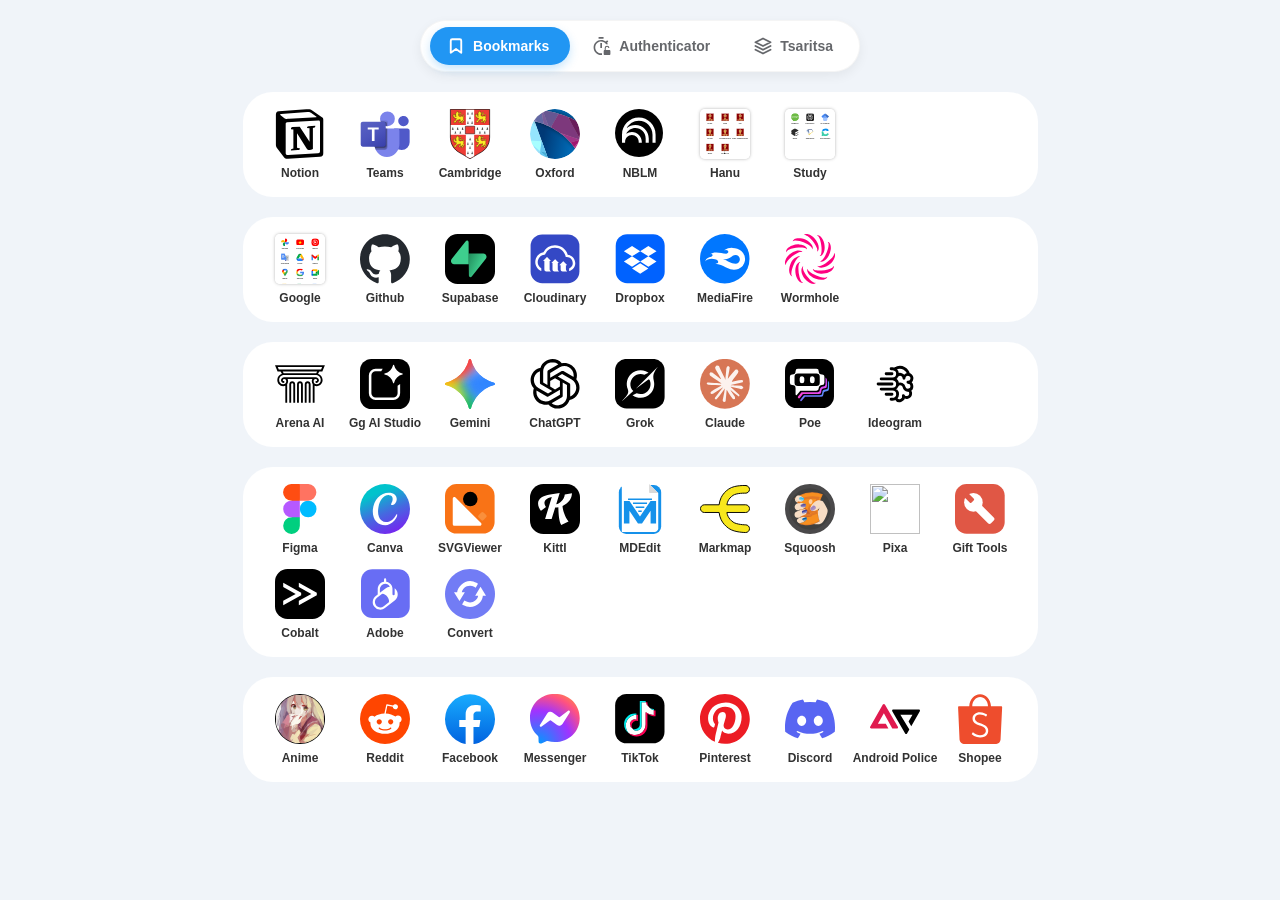
==== commit 812aad86: "major update chuyển sang 3 page html khác nhau, cải tổ giao diện toàn bộ. cải thiện chức năng chat, " ====
--- a/index.html
+++ b/index.html
@@ -3,8 +3,7 @@
     <meta name="viewport" content="width=device-width, initial-scale=1.0">
     <title>ViệtTiến┇ᴱᴸᴬᴵ</title>
     <link rel="stylesheet" href="container.css">
-    <link rel="stylesheet" href="chat.css">
-    <link rel="stylesheet" href="2fa.css">
+    <link rel="stylesheet" href="navbar.css">
     <script src="https://cdn.jsdelivr.net/npm/@supabase/supabase-js@2"></script>
     <script src="https://cdn.jsdelivr.net/npm/streamsaver@2.0.6/StreamSaver.min.js"></script>
     <script src="https://cdnjs.cloudflare.com/ajax/libs/otpauth/9.1.2/otpauth.umd.min.js"></script>
@@ -18,182 +17,41 @@
 
     <div id="bookmark-container">
 
-        <div id="two-fa">
-            <svg id="two-fa-icon" viewBox="0 0 658 705" fill="#2196f3">
-                <path d="M329 231.5v195h-66v-195zM195 0h195v66H195z" />
-                <path
-                    d="M295.5 113.5c70.176 0 134.637 24.464 185.324 65.326l48.327-48.326 45.962 45.962-48.45 48.449a295.6 295.6 0 0 1 35.968 57.589h-75.185c-41.092-62.635-111.938-104-192.446-104-127.025 0-230 102.975-230 230s102.975 230 230 230a232 232 0 0 0 34-2.497v66.618a299 299 0 0 1-33.5 1.879C132.3 704.5 0 572.2 0 409s132.3-295.5 295.5-295.5" />
-                <path
-                    d="M527 342.5a92.003 92.003 0 0 1 92 92h-40a52 52 0 0 0-15.23-36.77 52.005 52.005 0 0 0-73.54 0A52 52 0 0 0 475 434.5v72h140c23.748 0 43 19.252 43 43v112c0 23.748-19.252 43-43 43H438c-23.748 0-43-19.252-43-43v-112c0-22.74 17.651-41.354 40-42.895V434.5a92.003 92.003 0 0 1 92-92" />
-            </svg>
-            <div id="two-fa-content">
-                <div class="header" id="header">
-                    <span class="title">
-                        Authenticator
-                    </span>
-                    <div class="header-actions" id="edit-btn">
-                        <svg onclick="toggleEditMode(event)" fill="rgba(0, 0, 0, 0.6)" viewBox="0 0 24 24">
-                            <path
-                                d="M3.25 22a.75.75 0 0 1 .75-.75h16a.75.75 0 0 1 0 1.5H4a.75.75 0 0 1-.75-.75m8.27-7.071 5.917-5.917a8.2 8.2 0 0 1-2.661-1.787 8.2 8.2 0 0 1-1.788-2.662L7.07 10.48c-.462.462-.693.692-.891.947a5.2 5.2 0 0 0-.599.969c-.139.291-.242.601-.449 1.22l-1.088 3.267a.848.848 0 0 0 1.073 1.073l3.266-1.088c.62-.207.93-.31 1.221-.45q.518-.246.969-.598c.255-.199.485-.43.947-.891m7.56-7.559a3.146 3.146 0 0 0-4.45-4.449l-.71.71.031.09c.26.749.751 1.732 1.674 2.655A7 7 0 0 0 18.37 8.08z" />
-                        </svg>
-                    </div>
-                </div>
-
-                <div id="loading">
-                    <div class="spinner fa-spin" viewBox="0 0 512 512"></div>
-                </div>
-
-                <div class="content" id="main-content">
-                    <div id="login-view">
-                        <div class="login-icon"><svg viewBox="0 0 534 649">
-                                <path fill-rule="evenodd" clip-rule="evenodd"
-                                    d="M294.14 3.848a100 100 0 0 0-54.947 0L72.528 51.467C29.598 63.732 0 102.97 0 147.619v179.148c0 96.887 46.79 187.807 125.629 244.12l82.914 59.224c34.77 24.836 81.477 24.836 116.247 0l82.913-59.224c78.84-56.313 125.63-147.233 125.63-244.12V147.619c0-44.648-29.596-83.887-72.526-96.152z"
-                                    fill="#2196f3" />
-                            </svg>
-                        </div>
-                        <input type="password" id="password-input" class="pass-input" placeholder="Password">
-                        <button class="btn" onclick="login()">Login</button>
-
-                        <div id="login-error" class="error-msg"></div>
-                    </div>
-
-                    <div id="otp-list"></div>
-                </div>
-
-                <div id="toast">Copied!</div>
-
-                <div id="camera-modal">
-                    <div class="close-cam" onclick="stopCamera()">X</div>
-                    <video id="qr-video"></video>
-                </div>
-
-                <div id="scan-menu">
-                    <div class="scan-option" onclick="startCamera()">
-                        <svg viewBox="0 0 1152 864">
-                            <path
-                                d="M664 0c101.038 0 186.021 68.737 210.739 162H934c120.4 0 218 97.602 218 218v266c0 120.398-97.6 218-218 218H218C97.602 864 0 766.398 0 646V380c0-120.398 97.602-218 218-218h59.261C301.979 68.737 386.962 0 488 0zm-88 247c-128.13 0-232 103.87-232 232s103.87 232 232 232 232-103.87 232-232-103.87-232-232-232m.663 115.337c64.065 0 116 51.935 116 116s-51.935 116-116 116-116-51.935-116-116 51.935-116 116-116" />
-                        </svg>
-                        Camera
-                    </div>
-                    <div class="scan-option" onclick="scanScreen(event)">
-
-                        <svg width="1152" height="814" viewBox="0 0 1152 814" fill="none"
-                            xmlns="http://www.w3.org/2000/svg">
-                            <path
-                                d="M967 0C1023.89 0 1070 46.1147 1070 103V602C1070 658.885 1023.89 705 967 705H1097.5C1127.6 705 1152 729.4 1152 759.5C1152 789.6 1127.6 814 1097.5 814H54.5C24.4005 814 0 789.6 0 759.5C0 729.4 24.4005 705 54.5 705H176C119.115 705 73 658.885 73 602V103C73 46.1147 119.115 0 176 0H967ZM616.955 269C461.78 269 335.673 393.453 333 547.99C388.367 467.657 481.011 415 585.955 415C596.419 415 606.761 415.524 616.955 416.546V516L809.955 337.5L616.955 159V269Z"
-                                fill="black" />
-                        </svg>
-                        Screen
-                    </div>
-                </div>
-
-                <div class="toolbar" id="toolbar">
-                    <button class="tool-btn" onclick="triggerImport()">
-                        <svg viewBox="0 0 864 864">
-                            <path d="M321 494.982 432.018 606m111-111.018L432 606m0-556v463.982" stroke="#000"
-                                stroke-width="100" stroke-linecap="round" />
-                            <path
-                                d="M228 280c27.614 0 50 22.386 50 50s-22.386 50-50 50h-6c-38.66 0-90 51.34-90 90v204c0 38.66 51.34 90 90 90h420c38.66 0 90-51.34 90-90V470c0-38.66-51.34-90-90-90h-6c-27.614 0-50-22.386-50-50s22.386-50 50-50h6c93.888 0 190 96.112 190 190v204c0 93.888-96.112 190-190 190H222c-93.888 0-190-96.112-190-190V470c0-93.888 96.112-190 190-190z" />
-                            <path
-                                d="M228 280c27.614 0 50 22.386 50 50s-22.386 50-50 50h-6c-38.66 0-90 51.34-90 90v204c0 38.66 51.34 90 90 90h420c38.66 0 90-51.34 90-90V470c0-38.66-51.34-90-90-90h-6c-27.614 0-50-22.386-50-50s22.386-50 50-50h6c93.888 0 190 96.112 190 190v204c0 93.888-96.112 190-190 190H222c-93.888 0-190-96.112-190-190V470c0-93.888 96.112-190 190-190z"
-                                stroke="#000" />
-                        </svg>
-                    </button>
-                    <button class="tool-btn" onclick="exportData()">
-                        <svg viewBox="0 0 864 864">
-                            <path d="M543.018 161.018 432 50M321 161.018 432.018 50m0 556V142.018" stroke="#000"
-                                stroke-width="100" stroke-linecap="round" />
-                            <path
-                                d="M228 280c27.614 0 50 22.386 50 50s-22.386 50-50 50h-6c-38.66 0-90 51.34-90 90v204c0 38.66 51.34 90 90 90h420c38.66 0 90-51.34 90-90V470c0-38.66-51.34-90-90-90h-6c-27.614 0-50-22.386-50-50s22.386-50 50-50h6c93.888 0 190 96.112 190 190v204c0 93.888-96.112 190-190 190H222c-93.888 0-190-96.112-190-190V470c0-93.888 96.112-190 190-190z" />
-                            <path
-                                d="M228 280c27.614 0 50 22.386 50 50s-22.386 50-50 50h-6c-38.66 0-90 51.34-90 90v204c0 38.66 51.34 90 90 90h420c38.66 0 90-51.34 90-90V470c0-38.66-51.34-90-90-90h-6c-27.614 0-50-22.386-50-50s22.386-50 50-50h6c93.888 0 190 96.112 190 190v204c0 93.888-96.112 190-190 190H222c-93.888 0-190-96.112-190-190V470c0-93.888 96.112-190 190-190z"
-                                stroke="#000" />
-                        </svg>
-                    </button>
-                    <button class="tool-btn" onclick="toggleScanMenu(event)">
-                        <svg viewBox="0 0 864 864">
-                            <rect x="200" y="200" width="127" height="127" rx="45" />
-                            <rect x="537" y="537" width="127" height="127" rx="45" />
-                            <rect x="200" y="414" width="250" height="250" rx="70" />
-                            <rect x="444" y="200" width="220" height="220" rx="70" />
-                            <path
-                                d="M100 654c0 60.751 49.249 110 110 110h63.5s50 0 50 50-50 50-50 50H210C94.02 864 0 769.98 0 654v-72s0-50 50-50 50 50 50 50zm764 0c0 115.98-94.02 210-210 210h-80.5s-50 0-50-50 50-50 50-50H654c60.751 0 110-49.249 110-110v-72s0-50 50-50 50 50 50 50zM273.5 100H210c-60.751 0-110 49.249-110 110v72s0 50-50 50-50-50-50-50v-72C0 94.02 94.02 0 210 0h63.5s50 0 50 50-50 50-50 50M654 0c115.98 0 210 94.02 210 210v72s0 50-50 50-50-50-50-50v-72c0-60.751-49.249-110-110-110h-80.5s-50 0-50-50 50-50 50-50z" />
-                        </svg>
-                    </button>
-                    <button class="tool-btn" onclick="logout()">
-                        <svg viewBox="0 0 890 856">
-                            <path d="M702.982 486.018 814 375M702.982 264 814 375.018M418 375l303.982.018" stroke="#000"
-                                stroke-width="100" stroke-linecap="round" />
-                            <path
-                                d="M177.962 0C90.022 0 0 90.105 0 178.125v393.75c0 51.616 30.957 103.949 74.298 138.408L77 714l153 130.5c5.5 4.5 8.957 6.298 15.5 8.5 7.277 2.449 11.829 2.829 19.5 2.5 10.987-.471 17.514-2.436 27-8 13.456-7.893 24.468-30.125 26.619-34.679.251-.53.381-.821.381-.821v-62h50.038C456.978 750 547 659.895 547 571.875v-5.625c0-25.888-20.968-46.875-46.832-46.875s-46.832 20.987-46.832 46.875v5.625c0 36.244-48.087 84.375-84.298 84.375H319V210c-1-14-2.448-19.275-8-30-4.851-9.37-17-20.5-17-20.5l-75.405-65.75h150.443c36.211 0 84.298 48.131 84.298 84.375v5.625c0 25.888 20.967 46.875 46.832 46.875S547 209.638 547 183.75v-5.625C547 90.105 456.978 0 369.038 0z" />
-                        </svg>
-                    </button>
-                </div>
-            </div>
-
-        </div>
-
-        <input type="file" id="file-input" accept=".txt,.json,.csv" onchange="handleFileImport(this)">
-
-        <div id="chat">
-            <div id="chat-icon">
-                <svg viewBox="0 0 585 579" fill="none" xmlns="http://www.w3.org/2000/svg">
-                    <path
-                        d="M81.8445 13.2936C45.2224 16.9619 16.1338 45.1453 11.6859 81.6809C6.19246 126.806 0 188.078 0 235C0 281.922 6.19246 343.194 11.6859 388.319C16.1338 424.855 45.2224 453.038 81.8445 456.706C93.6802 457.892 107.19 463.912 115 474C127 489.5 122.741 555.765 122.741 555.765C123.172 574.792 145.208 585.093 160.083 573.22C160.083 573.22 253.5 482.591 285 474C316.5 465.409 432.23 463.811 503.156 456.706C539.778 453.038 568.866 424.855 573.314 388.319C578.807 343.194 585 281.922 585 235C585 188.078 578.807 126.806 573.314 81.6809C568.866 45.1453 539.778 16.9619 503.156 13.2936C445.136 7.48213 357.765 0 292.5 0C227.235 0 139.864 7.48213 81.8445 13.2936Z"
-                        fill="#4D9BFF" />
-                    <path d="M132 143H398" stroke="white" stroke-width="40" stroke-linecap="round" />
-                    <path d="M132 238H398" stroke="white" stroke-width="40" stroke-linecap="round" />
-                    <path d="M132 333H257" stroke="white" stroke-width="40" stroke-linecap="round" />
-                </svg>
-            </div>
-            <div id="stars-container">
-                <div id="stars"></div>
-                <div id="stars2"></div>
-                <div id="stars3"></div>
-            </div>
-
-            <div class="chat-content-area" id="messageList"></div>
-
-            <div id="toast-container"></div>
-
-            <div id="loading-overlay">
-                <div class="spinner"></div>
-                <div id="loading-text">Loading...</div>
-                <button id="cancel-btn">Cancel</button>
-            </div>
-
-            <div id="drag-overlay">
-                <div class="drag-content">
-                    <svg viewBox="0 0 24 24" width="60" height="60" fill="white">
+        <div class="tab-pill-container">
+            <nav class="tab-pill">
+
+                <div class="tab-pill-indicator"></div>
+
+                <a href="index.html" class="tab-item active">
+                    <svg class="tab-icon" viewBox="0 0 24 24" fill="none" stroke="currentColor" stroke-width="2.5"
+                        stroke-linecap="round" stroke-linejoin="round">
+                        <path d="M19 21l-7-5-7 5V5a2 2 0 0 1 2-2h10a2 2 0 0 1 2 2z"></path>
+                    </svg>
+                    <span class="tab-label">Bookmarks</span>
+                </a>
+
+                <a href="2fa.html" class="tab-item">
+                    <svg class="tab-icon" viewBox="0 0 658 705" fill="currentColor">
+                        <path d="M329 231.5v195h-66v-195zM195 0h195v66H195z" />
                         <path
-                            d="M19.35 10.04C18.67 6.59 15.64 4 12 4 9.11 4 6.6 5.64 5.35 8.04 2.34 8.36 0 10.91 0 14c0 3.31 2.69 6 6 6h13c2.76 0 5-2.24 5-5 0-2.64-2.05-4.78-4.65-4.96zM14 13v4h-4v-4H7l5-5 5 5h-3z" />
+                            d="M295.5 113.5c70.176 0 134.637 24.464 185.324 65.326l48.327-48.326 45.962 45.962-48.45 48.449a295.6 295.6 0 0 1 35.968 57.589h-75.185c-41.092-62.635-111.938-104-192.446-104-127.025 0-230 102.975-230 230s102.975 230 230 230a232 232 0 0 0 34-2.497v66.618a299 299 0 0 1-33.5 1.879C132.3 704.5 0 572.2 0 409s132.3-295.5 295.5-295.5" />
+                        <path
+                            d="M527 342.5a92.003 92.003 0 0 1 92 92h-40a52 52 0 0 0-15.23-36.77 52.005 52.005 0 0 0-73.54 0A52 52 0 0 0 475 434.5v72h140c23.748 0 43 19.252 43 43v112c0 23.748-19.252 43-43 43H438c-23.748 0-43-19.252-43-43v-112c0-22.74 17.651-41.354 40-42.895V434.5a92.003 92.003 0 0 1 92-92" />
                     </svg>
-                    <h3>Drop file to send</h3>
-                </div>
-            </div>
-
-            <div class="chat-toolbar">
-                <button class="btn-icon" onclick="document.getElementById('fileInput').click()">
-                    <svg viewBox="15 15 70 70">
-                        <rect x="45" y="30" width="10" height="40" rx="4" ry="4" fill="#fff" />
-                        <rect x="30" y="45" width="40" height="10" rx="4" ry="4" fill="#fff" />
+                    <span class="tab-label">Authenticator</span>
+                </a>
+
+                <a href="tsaritsa.html" class="tab-item">
+                    <svg class="tab-icon" viewBox="0 0 24 24" fill="none" stroke="currentColor" stroke-width="2.5"
+                        stroke-linecap="round" stroke-linejoin="round">
+                        <polygon points="12 2 2 7 12 12 22 7 12 2"></polygon>
+                        <polyline points="2 17 12 22 22 17"></polyline>
+                        <polyline points="2 12 12 17 22 12"></polyline>
                     </svg>
-                </button>
-                <input type="file" id="fileInput" multiple onchange="handleInputFiles(this)" style="display: none;">
-
-                <div class="text-area">
-                    <textarea class="text-input" id="textInput" placeholder="Nhập tin nhắn..." rows="1"
-                        oninput="autoResize(this)" onkeydown="handleEnter(event)"></textarea>
-                </div>
-
-                <button class="btn-icon" onclick="sendText()">
-                    <svg id="send" viewBox="5 0 190 190">
-                        <path
-                            d="M40,40 C35,50 35,50 45,85 Q50,90 80,93 A7,7 0 0 1 80,107 Q50,110 45,115 C35,150 35,150 40,160 Q45,170 60,163 L160,110 Q170,105 170,100 Q170,95 160,90 L60,37 Q45,30 40,40Z"
-                            fill="#fff" />
-                    </svg>
-                </button>
-            </div>
+                    <span class="tab-label">Tsaritsa</span>
+                </a>
+
+            </nav>
         </div>
 
         <div class="container" id="container-1">
@@ -651,7 +509,7 @@
                 </div>
             </div>
             <div class="bookmark-item">
-                <a href="https://github.com/Viettienelai?tab=repositories">
+                <a href="https://github.com/viettienelite?tab=repositories">
                     <div class="bookmark-avatar">
                         <svg>
                             <use href="assets/svg/sprite.svg#github"></use>
@@ -1020,8 +878,7 @@
 
     <script src="folder.js"></script>
     <script src="https://cdn.jsdelivr.net/npm/tus-js-client@3.0.0/dist/tus.min.js"></script>
-    <script src="chat.js"></script>
-    <script src="2fa.js"></script>
+    <script src="https://cdnjs.cloudflare.com/ajax/libs/tus-js-client/4.1.0/tus.min.js"></script>
 </body>
 
 
--- a/container.css
+++ b/container.css
@@ -0,0 +1,277 @@
+* {
+  -webkit-tap-highlight-color: transparent;
+}
+
+::-webkit-scrollbar {
+  width: 0px;
+}
+
+body {
+  position: relative;
+  width: 100vw;
+  min-height: 100vh;
+  margin: 0;
+  box-sizing: border-box;
+  background-color: #F0F4F9;
+  display: flex;
+  flex-direction: column;
+  gap: 20px;
+  align-items: center;
+  justify-content: flex-start;
+  font-family: 'Rubik', sans-serif;
+  z-index: 0;
+  overflow-x: hidden;
+}
+
+#bookmark-container {
+  position: absolute;
+  display: flex;
+  flex-direction: column;
+  gap: 20px;
+  z-index: 10;
+}
+
+.tab-pill-indicator {
+  position: absolute;
+  width: 140px;
+  height: 38px;
+  left: 40px;
+  border-radius: 100px;
+  background-color: var(--pill-accent);
+  box-shadow: 0px 4px 10px rgba(33, 150, 243, 0.25);
+  transition: all 0.25s cubic-bezier(0.4, 0, 0.2, 1);
+  z-index: 0;
+  view-transition-name: tab-pill-indicator;
+}
+
+.container {
+  position: relative;
+  width: 795px;
+  height: 100%;
+  border-radius: 30px;
+  padding: 10px 15px;
+  box-sizing: border-box;
+  position: relative;
+  display: flex;
+  flex-wrap: wrap;
+  align-items: center;
+  background: white;
+}
+
+#container-1 {
+  z-index: 5;
+}
+
+#container-2 {
+  z-index: 4;
+}
+
+#container-3 {
+  z-index: 3;
+}
+
+#container-4 {
+  z-index: 2;
+}
+
+#container-5 {
+  z-index: 1;
+}
+
+.bookmark-item a {
+  position: relative;
+  width: 85px;
+  height: 85px;
+  border-radius: 35px;
+  corner-shape: squircle;
+  display: flex;
+  flex-direction: column;
+  align-items: center;
+  justify-content: space-evenly;
+  text-decoration: none;
+  z-index: 1;
+}
+
+.bookmark-item a:hover {
+  background: #E7EDF8;
+}
+
+.bookmark-avatar {
+  position: relative;
+  width: 50px;
+  height: 50px;
+}
+
+.bookmark-avatar svg,
+.bookmark-avatar img {
+  position: absolute;
+  top: 50%;
+  left: 50%;
+  transform: translate(-50%, -50%);
+  width: 50px;
+  height: 50px;
+}
+
+
+
+.bookmark-name {
+  position: relative;
+  font-size: 12px;
+  font-weight: 600;
+  color: #323232;
+  white-space: nowrap;
+}
+
+#google-bookmark {
+  position: relative;
+  width: 85px;
+  height: 85px;
+  display: flex;
+  flex-direction: column;
+  align-items: center;
+  justify-content: space-evenly;
+  text-decoration: none;
+  z-index: 10;
+  transition: all 0.3s ease-out;
+}
+
+/* Style mặc định cho folder */
+#folder {
+  position: relative;
+  width: 50px;
+  height: 50px;
+  cursor: pointer;
+  z-index: 2;
+}
+
+.folder-name {
+  position: relative;
+  font-size: 12px;
+  font-weight: 600;
+  color: #323232;
+  white-space: nowrap;
+  z-index: 1;
+}
+
+.google-folder-window {
+  position: relative;
+  width: 315px;
+  height: 315px;
+  border-radius: 30px;
+  corner-shape: squircle;
+  background-color: white;
+  box-shadow: 0px 0px 20px rgba(0, 0, 0, 0.3);
+  overflow-y: auto;
+  z-index: 100;
+  transform: scale(calc(50/315));
+  transform-origin: top left;
+  pointer-events: none;
+  transition: all 0.4s cubic-bezier(0.175, 0.885, 0.32, 1);
+}
+
+.google-folder-window.active {
+  height: 430px;
+  transform: scale(1);
+  pointer-events: auto;
+}
+
+.folder-grid {
+  /* Tăng width lên 315px để chứa đủ 3 ô 95px và padding */
+  width: 315px;
+
+  display: grid;
+
+  /* Cố định cứng 3 cột, mỗi cột 95px */
+  grid-template-columns: repeat(3, 95px);
+
+  /* Chiều cao hàng là 95px */
+  grid-auto-rows: 95px;
+
+  /* Reset gap về 0 */
+  gap: 0;
+
+  padding: 15px;
+
+  /* Căn giữa nội dung bên trong ô 95x95 */
+  justify-items: center;
+  align-items: center;
+
+  box-sizing: border-box;
+}
+
+#hanu-bookmark {
+  position: relative;
+  width: 85px;
+  height: 85px;
+  display: flex;
+  flex-direction: column;
+  align-items: center;
+  justify-content: space-evenly;
+  text-decoration: none;
+  z-index: 10;
+  transition: all 0.3s ease-out;
+}
+
+.hanu-folder-window {
+  position: relative;
+  width: 315px;
+  height: 315px;
+  background-color: white;
+  border-radius: 30px;
+  corner-shape: squircle;
+  box-shadow: 0px 0px 20px rgba(0, 0, 0, 0.3);
+  overflow-y: auto;
+  z-index: 100;
+  transform: scale(calc(50/315));
+  transform-origin: top left;
+  pointer-events: none;
+  transition: all 0.4s cubic-bezier(0.175, 0.885, 0.32, 1);
+}
+
+
+.hanu-folder-window.active {
+  height: 315px;
+  transform: scale(1);
+  pointer-events: auto;
+}
+
+
+
+#study-bookmark {
+  position: relative;
+  width: 85px;
+  height: 85px;
+  display: flex;
+  flex-direction: column;
+  align-items: center;
+  justify-content: space-evenly;
+  text-decoration: none;
+  z-index: 1;
+  transition: all 0.3s ease-out;
+}
+
+.study-folder-window {
+  position: relative;
+  width: 315px;
+  height: 315px;
+  background-color: white;
+  border-radius: 30px;
+  corner-shape: squircle;
+  box-shadow: 0px 0px 20px rgba(0, 0, 0, 0.3);
+  overflow-y: auto;
+  z-index: 100;
+  transform: scale(calc(50/315));
+  transform-origin: top left;
+  pointer-events: none;
+  transition: all 0.4s cubic-bezier(0.175, 0.885, 0.32, 1);
+}
+
+.study-folder-window.active {
+  height: 220px;
+  transform: scale(1);
+  pointer-events: auto;
+}
+
+@view-transition {
+  navigation: auto;
+}
--- a/navbar.css
+++ b/navbar.css
@@ -0,0 +1,108 @@
+
+:root {
+  --pill-bg: #FFFFFF;
+  --pill-accent: #2196F3;
+  /* Màu xanh chủ đạo */
+  --pill-accent-hover: #E8F4FD;
+  /* Màu nền khi hover */
+  --pill-text-muted: #65676B;
+  --pill-shadow: rgba(0, 0, 0, 0.06) 0px 4px 12px;
+}
+
+/* Container bọc ngoài để căn giữa hoặc đặt vị trí cố định */
+.tab-pill-container {
+  position: relative;
+  width: 500px;
+  margin: 0 auto;   /* thay cho left: 50%; transform: translateX(-50%); */
+  display: flex;
+  justify-content: center;
+  padding: 20px 0 0 0;
+  view-transition-name: tab-pill-container;
+  z-index: 9999;
+}
+
+/* Thanh Pill chính */
+/* Bỏ tên trên .tab-pill — nó gây gộp icon+label+nền thành 1 ảnh, gây đúng lỗi bạn thấy */
+.tab-pill {
+  display: inline-flex;
+  align-items: center;
+  background-color: var(--pill-bg);
+  padding: 6px;
+  border-radius: 9999px;
+  box-shadow: var(--pill-shadow);
+  border: 1px solid rgba(0, 0, 0, 0.04);
+  gap: 4px;
+  /* view-transition-name: tab-pill;  <-- xoá dòng này */
+}
+
+/* Đặt tên riêng cho từng tab-item để tách khỏi nền */
+.tab-pill .tab-item:nth-child(2) { view-transition-name: tab-item-1; }
+.tab-pill .tab-item:nth-child(3) { view-transition-name: tab-item-2; }
+.tab-pill .tab-item:nth-child(4) { view-transition-name: tab-item-3; }
+
+/* Thứ tự xếp lớp trong lúc transition: nền dưới cùng, pill giữa, icon/label trên cùng */
+::view-transition-group(root),
+::view-transition-group(tab-pill-container) {
+  z-index: 1;
+}
+
+::view-transition-group(tab-pill-indicator) {
+  z-index: 2;
+}
+
+::view-transition-group(tab-item-1),
+::view-transition-group(tab-item-2),
+::view-transition-group(tab-item-3) {
+  z-index: 3;
+}
+
+/* Các item tab con */
+/* Các phần khác giữ nguyên, chỉ cập nhật selector .tab-item */
+.tab-item {
+  display: flex;
+  align-items: center;
+  gap: 8px;
+  padding: 10px 20px;
+
+  /* Thay đổi quan trọng cho thẻ <a> */
+  text-decoration: none;
+  /* Xóa gạch chân mặc định của link */
+  color: var(--pill-text-muted);
+  /* Giữ màu chữ chuẩn */
+
+  background: none;
+  border-radius: 9999px;
+  font-size: 14px;
+  font-weight: 600;
+  cursor: pointer;
+  outline: none;
+  user-select: none;
+  -webkit-tap-highlight-color: transparent;
+  transition: all 0.25s cubic-bezier(0.4, 0, 0.2, 1);
+  z-index: 1;
+  
+}
+
+/* Kích thước Icon */
+.tab-icon {
+  width: 18px;
+  height: 18px;
+  transition: transform 0.2s ease;
+}
+
+/* Trạng thái Hover (chỉ áp dụng cho các tab chưa Active) */
+.tab-item:not(.active):hover {
+  color: var(--pill-accent);
+  background-color: var(--pill-accent-hover);
+  view-transition-name: tab-item-hover;
+}
+
+/* Trạng thái Active */
+/* Đảm bảo khi active không bị đổi màu link theo mặc định trình duyệt */
+.tab-item.active {
+  color: #FFFFFF;
+}
+
+@view-transition {
+  navigation: auto;
+}
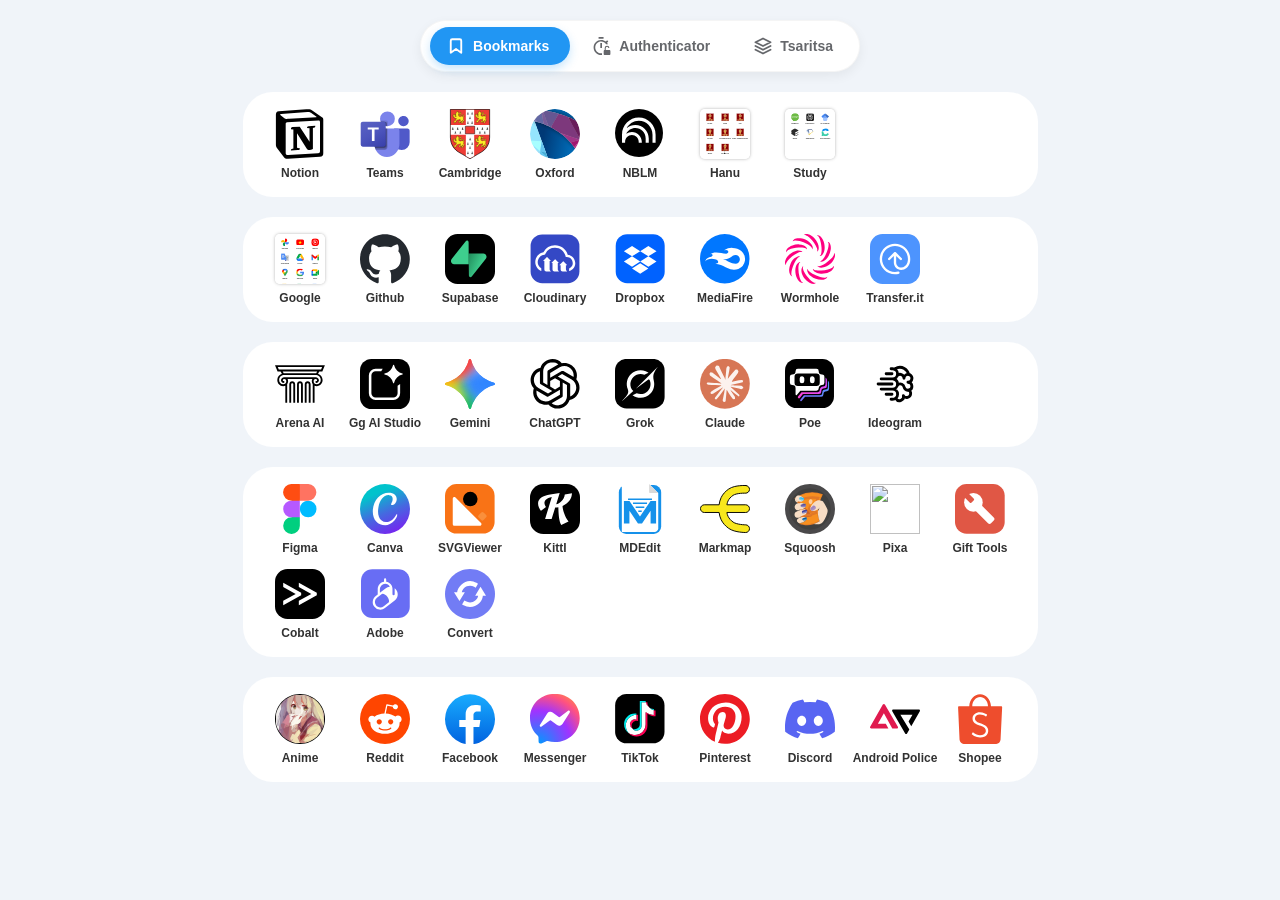
==== commit d17d2563: "Add Transfer.it bookmark Add new Transfer.it bookmark with custom SVG icon to the bookmark page. Inc" ====
--- a/index.html
+++ b/index.html
@@ -5,10 +5,8 @@
     <link rel="stylesheet" href="container.css">
     <link rel="stylesheet" href="navbar.css">
     <script src="https://cdn.jsdelivr.net/npm/@supabase/supabase-js@2"></script>
-    <script src="https://cdn.jsdelivr.net/npm/streamsaver@2.0.6/StreamSaver.min.js"></script>
     <script src="https://cdnjs.cloudflare.com/ajax/libs/otpauth/9.1.2/otpauth.umd.min.js"></script>
     <script src="https://cdn.jsdelivr.net/npm/jsqr@1.4.0/dist/jsQR.min.js"></script>
-    <script src="https://cdn.jsdelivr.net/npm/marked/marked.min.js"></script>
 </head>
 
 <body>
@@ -574,6 +572,17 @@
                 </a>
             </div>
 
+            <div class="bookmark-item">
+                <a href="https://transfer.it/start">
+                    <div class="bookmark-avatar">
+                        <svg>
+                            <use href="assets/svg/sprite.svg#transffer.it"></use>
+                        </svg>
+                    </div>
+                    <div class="bookmark-name">Transfer.it</div>
+                </a>
+            </div>
+
         </div>
 
         <div class="container" id="container-3">
--- a/navbar.css
+++ b/navbar.css
@@ -18,7 +18,7 @@
   justify-content: center;
   padding: 20px 0 0 0;
   view-transition-name: tab-pill-container;
-  z-index: 9999;
+  z-index: 100;
 }
 
 /* Thanh Pill chính */
